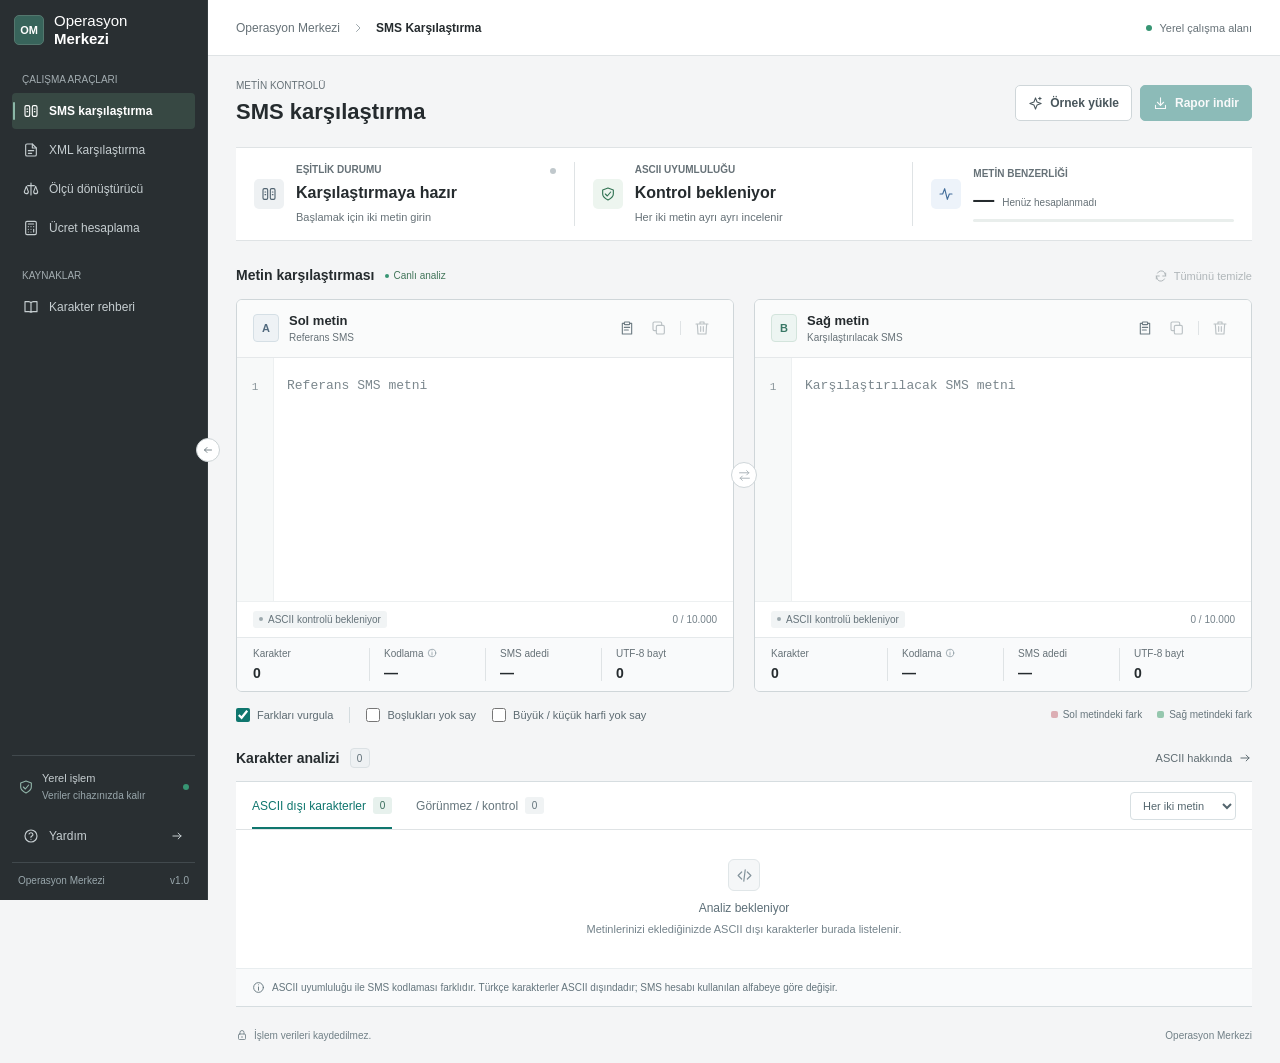
==== index.html @ b0aa2837 "feat: ilk surum - Operasyon Merkezi (SMS, XML, Donusturucu, Ucret)" ====
<!doctype html>
<html lang="tr">
  <head>
    <meta charset="UTF-8" />
    <meta name="viewport" content="width=device-width, initial-scale=1.0" />
    <meta name="theme-color" content="#292f32" />
    <meta name="description" content="Operasyon Merkezi: SMS ve XML kontrolleri, birim dönüşümleri ve ücret hesaplamaları için ortak çalışma alanı." />
    <title>SMS Karşılaştırma · Operasyon Merkezi</title>
    <link rel="icon" href="data:image/svg+xml,%3Csvg xmlns='http://www.w3.org/2000/svg' viewBox='0 0 40 40'%3E%3Crect width='40' height='40' rx='6' fill='%2338645b'/%3E%3Ctext x='20' y='25' text-anchor='middle' font-family='Arial,sans-serif' font-size='15' font-weight='600' fill='white'%3EOM%3C/text%3E%3C/svg%3E" />
    <link rel="stylesheet" href="styles.css" />
    <script src="sms-engine.js" defer></script>
    <script src="xml-engine.js" defer></script>
    <script src="converter-engine.js" defer></script>
    <script src="converter-ui.js" defer></script>
    <script src="app.js" defer></script>
  </head>
  <body>
    <svg xmlns="http://www.w3.org/2000/svg" class="icon-definitions" aria-hidden="true">
      <symbol id="i-message" viewBox="0 0 24 24"><path d="M5 4h14a2 2 0 0 1 2 2v10a2 2 0 0 1-2 2h-8l-5 3v-3H5a2 2 0 0 1-2-2V6a2 2 0 0 1 2-2Z"/><path d="M7 9h10M7 13h6"/></symbol>
      <symbol id="i-compare" viewBox="0 0 24 24"><rect x="3" y="4" width="7" height="16" rx="2"/><rect x="14" y="4" width="7" height="16" rx="2"/><path d="M6 9h1m-1 4h1m10-4h1m-1 4h1"/></symbol>
      <symbol id="i-book" viewBox="0 0 24 24"><path d="M12 5v15M3 4h5a4 4 0 0 1 4 2 4 4 0 0 1 4-2h5v15h-5a5 5 0 0 0-4 1 5 5 0 0 0-4-1H3Z"/></symbol>
      <symbol id="i-help" viewBox="0 0 24 24"><circle cx="12" cy="12" r="9"/><path d="M9.1 9a3 3 0 0 1 5.8 1c0 2-3 2-3 4m.1 3h.01"/></symbol>
      <symbol id="i-lock" viewBox="0 0 24 24"><rect x="5" y="10" width="14" height="11" rx="2"/><path d="M8 10V7a4 4 0 0 1 8 0v3m-4 5v2"/></symbol>
      <symbol id="i-chevron" viewBox="0 0 24 24"><path d="m9 5 7 7-7 7"/></symbol>
      <symbol id="i-spark" viewBox="0 0 24 24"><path d="m12 3 2.5 6.5L21 12l-6.5 2.5L12 21l-2.5-6.5L3 12l6.5-2.5L12 3Zm7-1v4m-2-2h4"/></symbol>
      <symbol id="i-download" viewBox="0 0 24 24"><path d="M12 3v12m-5-5 5 5 5-5M4 15v5h16v-5"/></symbol>
      <symbol id="i-check" viewBox="0 0 24 24"><path d="m5 12 4 4L19 6"/></symbol>
      <symbol id="i-shield" viewBox="0 0 24 24"><path d="m12 3 8 3v6c0 5-8 9-8 9s-8-4-8-9V6l8-3Z"/><path d="m8 12 3 3 5-6"/></symbol>
      <symbol id="i-activity" viewBox="0 0 24 24"><path d="M3 12h4l3-8 4 16 3-8h4"/></symbol>
      <symbol id="i-copy" viewBox="0 0 24 24"><rect x="8" y="8" width="12" height="13" rx="2"/><path d="M16 8V5a2 2 0 0 0-2-2H5a2 2 0 0 0-2 2v9a2 2 0 0 0 2 2h3"/></symbol>
      <symbol id="i-paste" viewBox="0 0 24 24"><rect x="8" y="3" width="8" height="4" rx="1"/><path d="M8 5H5v16h14V5h-3M8 11h8m-8 4h6"/></symbol>
      <symbol id="i-trash" viewBox="0 0 24 24"><path d="M3 6h18M9 6V3h6v3M5 6l1 15h12l1-15M10 10v7m4-7v7"/></symbol>
      <symbol id="i-swap" viewBox="0 0 24 24"><path d="M3 7h17m-4-4 4 4-4 4M21 17H4m4-4-4 4 4 4"/></symbol>
      <symbol id="i-info" viewBox="0 0 24 24"><circle cx="12" cy="12" r="9"/><path d="M12 11v6m0-10h.01"/></symbol>
      <symbol id="i-code" viewBox="0 0 24 24"><path d="m8 7-5 5 5 5m8-10 5 5-5 5m-3-13-2 16"/></symbol>
      <symbol id="i-arrow" viewBox="0 0 24 24"><path d="M5 12h14m-5-5 5 5-5 5"/></symbol>
      <symbol id="i-x" viewBox="0 0 24 24"><path d="m6 6 12 12M6 18 18 6"/></symbol>
      <symbol id="i-alert" viewBox="0 0 24 24"><path d="m12 3 10 18H2L12 3Zm0 6v5m0 3h.01"/></symbol>
      <symbol id="i-refresh" viewBox="0 0 24 24"><path d="M20 7v5h-5M4 17v-5h5"/><path d="M6 7a7 7 0 0 1 12-1l2 6M4 12l2 6a7 7 0 0 0 12-1"/></symbol>
      <symbol id="i-file" viewBox="0 0 24 24"><path d="M14 3H6a2 2 0 0 0-2 2v14a2 2 0 0 0 2 2h12a2 2 0 0 0 2-2V9Z"/><path d="M14 3v6h6M8 13h8M8 17h5"/></symbol>
      <symbol id="i-list" viewBox="0 0 24 24"><path d="M8 6h13M8 12h13M8 18h13M3 6h.01M3 12h.01M3 18h.01"/></symbol>
      <symbol id="i-scale" viewBox="0 0 24 24"><path d="m16 16 3-8 3 8a3 3 0 0 1-6 0Zm-14 0 3-8 3 8a3 3 0 0 1-6 0ZM12 3v18M7 7h10"/></symbol>
      <symbol id="i-calculator" viewBox="0 0 24 24"><rect x="4" y="2" width="16" height="20" rx="2"/><path d="M8 6h8M16 14v4M16 10h.01M12 10h.01M8 10h.01M12 14h.01M8 14h.01M12 18h.01M8 18h.01"/></symbol>
    </svg>

    <a class="skip-link" href="#main">İçeriğe geç</a>
    <aside id="sidebar" class="sidebar" aria-label="Ana menü">
      <a class="brand" href="#sms-view" data-view-link="sms" aria-label="Operasyon Merkezi ana sayfa" title="Operasyon Merkezi"><span class="brand-mark" aria-hidden="true">OM</span><span class="brand-name">Operasyon<strong>Merkezi</strong></span></a>
      <div class="workspace-label">ÇALIŞMA ARAÇLARI</div>
      <nav class="navigation" aria-label="Çalışma araçları">
        <a class="nav-item active" href="#sms-view" aria-current="page" aria-label="SMS karşılaştırma" title="SMS karşılaştırma" data-view-link="sms"><svg class="icon" aria-hidden="true"><use href="#i-compare"/></svg><span>SMS karşılaştırma</span><span class="nav-active-dot"></span></a>
        <a class="nav-item" href="#xml-view" aria-label="XML karşılaştırma" title="XML karşılaştırma" data-view-link="xml"><svg class="icon" aria-hidden="true"><use href="#i-file"/></svg><span>XML karşılaştırma</span><span class="nav-active-dot"></span></a>
        <a class="nav-item" href="#converter-view" aria-label="Ölçü dönüştürücü" title="Ölçü dönüştürücü" data-view-link="converter"><svg class="icon" aria-hidden="true"><use href="#i-scale"/></svg><span>Ölçü dönüştürücü</span><span class="nav-active-dot"></span></a>
        <a class="nav-item" href="#fee-view" aria-label="Ücret hesaplama" title="Ücret hesaplama" data-view-link="fee"><svg class="icon" aria-hidden="true"><use href="#i-calculator"/></svg><span>Ücret hesaplama</span><span class="nav-active-dot"></span></a>
      </nav>
      <div class="workspace-label support-label">KAYNAKLAR</div>
      <button class="nav-item" data-dialog="guide" aria-label="Karakter rehberi" title="Karakter rehberi"><svg class="icon" aria-hidden="true"><use href="#i-book"/></svg><span>Karakter rehberi</span></button>
      <div class="sidebar-bottom">
        <div class="privacy-status" title="Girdileriniz sunucuya gönderilmez"><svg class="icon" aria-hidden="true"><use href="#i-shield"/></svg><span>Yerel işlem<strong>Veriler cihazınızda kalır</strong></span><span class="status-dot"></span></div>
        <button class="nav-item help-link" data-dialog="help" aria-label="SMS karşılaştırma yardımı" title="SMS karşılaştırma yardımı"><svg class="icon" aria-hidden="true"><use href="#i-help"/></svg><span>Yardım</span><svg class="icon small" aria-hidden="true"><use href="#i-arrow"/></svg></button>
        <div class="sidebar-footer"><span>Operasyon Merkezi</span><span>v1.0</span></div>
      </div>
    </aside>
    <div id="sidebar-backdrop" class="sidebar-backdrop" hidden></div>
    <button id="sidebar-toggle" class="sidebar-toggle" type="button" aria-controls="sidebar" aria-expanded="true" aria-label="Menüyü daralt" title="Menüyü daralt"><svg class="icon" aria-hidden="true"><use href="#i-arrow"/></svg></button>

    <div class="app-shell">
      <header class="topbar"><div class="breadcrumb"><span class="desktop-breadcrumb">Operasyon Merkezi</span><svg class="icon small desktop-breadcrumb"><use href="#i-chevron"/></svg><span>SMS Karşılaştırma</span></div><div class="topbar-right"><span class="local-status"><span class="status-dot"></span> Yerel çalışma alanı</span></div></header>
      <main id="main" class="main-content" tabindex="-1">
        <section id="sms-view" class="workspace-view active" data-view="sms">
        <section class="page-heading"><div><div class="eyebrow">METİN KONTROLÜ</div><h1>SMS karşılaştırma</h1></div><div class="heading-actions"><button id="load-example" class="button button-secondary"><svg class="icon"><use href="#i-spark"/></svg>Örnek yükle</button><button id="export-report" class="button button-primary" disabled><svg class="icon"><use href="#i-download"/></svg>Rapor indir</button></div></section>

        <section class="summary-grid" aria-label="Analiz özeti" aria-live="polite" aria-atomic="true">
          <article class="summary-card"><div class="summary-icon lavender" id="equality-icon"><svg class="icon"><use href="#i-compare"/></svg></div><div class="summary-body"><span class="summary-label">EŞİTLİK DURUMU</span><strong id="equality-title">Karşılaştırmaya hazır</strong><span id="equality-detail" class="summary-detail">Başlamak için iki metin girin</span></div><span class="summary-indicator" id="equality-indicator"></span></article>
          <article class="summary-card"><div class="summary-icon mint" id="ascii-icon"><svg class="icon"><use href="#i-shield"/></svg></div><div class="summary-body"><span class="summary-label">ASCII UYUMLULUĞU</span><strong id="ascii-title">Kontrol bekleniyor</strong><span id="ascii-detail" class="summary-detail">Her iki metin ayrı ayrı incelenir</span></div></article>
          <article class="summary-card similarity-card"><div class="summary-icon blue"><svg class="icon"><use href="#i-activity"/></svg></div><div class="summary-body"><span class="summary-label">METİN BENZERLİĞİ</span><div class="similarity-value"><strong id="similarity-title">—</strong><span id="similarity-caption">Henüz hesaplanmadı</span></div><div class="progress-track"><div id="similarity-progress" class="progress-fill"></div></div></div></article>
        </section>

        <section class="comparison-section" aria-labelledby="comparison-heading">
          <div class="section-heading"><div class="section-title"><h2 id="comparison-heading">Metin karşılaştırması</h2><span class="live-badge"><span class="status-dot"></span> Canlı analiz</span></div><button id="clear-all" class="text-button" disabled><svg class="icon small"><use href="#i-refresh"/></svg>Tümünü temizle</button></div>
          <div class="editors-grid">
            <article class="editor-card" id="left-card"><div class="editor-header"><div class="editor-label"><span class="letter-badge left-letter">A</span><div><label for="left-text">Sol metin</label><span>Referans SMS</span></div></div><div class="editor-actions"><button class="icon-button" data-action="paste" data-side="left" title="Sol metne yapıştır" aria-label="Sol metne yapıştır"><svg class="icon"><use href="#i-paste"/></svg></button><button class="icon-button" data-action="copy" data-side="left" title="Sol metni kopyala" aria-label="Sol metni kopyala" disabled><svg class="icon"><use href="#i-copy"/></svg></button><span class="action-divider"></span><button class="icon-button" data-action="clear" data-side="left" title="Sol metni temizle" aria-label="Sol metni temizle" disabled><svg class="icon"><use href="#i-trash"/></svg></button></div></div><div class="editor-surface"><div class="editor-highlight" id="left-highlight" aria-hidden="true"></div><textarea id="left-text" class="sms-input" maxlength="10000" spellcheck="false" autocapitalize="off" autocomplete="off" aria-describedby="left-stats" placeholder="Referans SMS metni"></textarea></div><div class="editor-status"><span class="encoding-badge" id="left-ascii">ASCII kontrolü bekleniyor</span><span class="input-limit"><span id="left-length">0</span> / 10.000</span></div><div class="editor-stats" id="left-stats"><div><span>Karakter</span><strong id="left-characters">0</strong></div><div><span>Kodlama<svg class="icon micro" aria-hidden="true"><use href="#i-info"/></svg></span><strong id="left-encoding">—</strong></div><div><span>SMS adedi</span><strong id="left-segments">—</strong></div><div><span>UTF-8 bayt</span><strong id="left-bytes">0</strong></div></div></article>

            <button id="swap-texts" class="swap-button" title="Metinlerin yerini değiştir" aria-label="Sol ve sağ metnin yerini değiştir" disabled><svg class="icon"><use href="#i-swap"/></svg></button>

            <article class="editor-card" id="right-card"><div class="editor-header"><div class="editor-label"><span class="letter-badge right-letter">B</span><div><label for="right-text">Sağ metin</label><span>Karşılaştırılacak SMS</span></div></div><div class="editor-actions"><button class="icon-button" data-action="paste" data-side="right" title="Sağ metne yapıştır" aria-label="Sağ metne yapıştır"><svg class="icon"><use href="#i-paste"/></svg></button><button class="icon-button" data-action="copy" data-side="right" title="Sağ metni kopyala" aria-label="Sağ metni kopyala" disabled><svg class="icon"><use href="#i-copy"/></svg></button><span class="action-divider"></span><button class="icon-button" data-action="clear" data-side="right" title="Sağ metni temizle" aria-label="Sağ metni temizle" disabled><svg class="icon"><use href="#i-trash"/></svg></button></div></div><div class="editor-surface"><div class="editor-highlight" id="right-highlight" aria-hidden="true"></div><textarea id="right-text" class="sms-input" maxlength="10000" spellcheck="false" autocapitalize="off" autocomplete="off" aria-describedby="right-stats" placeholder="Karşılaştırılacak SMS metni"></textarea></div><div class="editor-status"><span class="encoding-badge" id="right-ascii">ASCII kontrolü bekleniyor</span><span class="input-limit"><span id="right-length">0</span> / 10.000</span></div><div class="editor-stats" id="right-stats"><div><span>Karakter</span><strong id="right-characters">0</strong></div><div><span>Kodlama<svg class="icon micro" aria-hidden="true"><use href="#i-info"/></svg></span><strong id="right-encoding">—</strong></div><div><span>SMS adedi</span><strong id="right-segments">—</strong></div><div><span>UTF-8 bayt</span><strong id="right-bytes">0</strong></div></div></article>
          </div>
          <div class="comparison-options"><div class="option-group"><label class="checkbox-label"><input id="highlight-differences" type="checkbox" checked/><span>Farkları vurgula</span></label><span class="options-divider"></span><label class="checkbox-label"><input id="ignore-whitespace" type="checkbox"/><span>Boşlukları yok say</span></label><label class="checkbox-label"><input id="ignore-case" type="checkbox"/><span>Büyük / küçük harfi yok say</span></label></div><span class="highlight-legend"><span class="legend-dot removed"></span>Sol metindeki fark<span class="legend-dot added"></span>Sağ metindeki fark</span></div>
          <div class="comparison-note" id="comparison-note" hidden></div>
        </section>

        <section class="analysis-section" aria-labelledby="analysis-heading"><div class="section-heading"><div class="section-title"><h2 id="analysis-heading">Karakter analizi</h2><span id="issue-count" class="count-badge">0</span></div><button class="text-button guide-button" data-dialog="guide">ASCII hakkında<svg class="icon small"><use href="#i-arrow"/></svg></button></div><div class="analysis-card"><div class="analysis-toolbar"><div class="analysis-tabs" role="tablist" aria-label="Karakter türü"><button id="tab-nonascii" class="analysis-tab active" role="tab" aria-selected="true" aria-controls="character-panel" tabindex="0" data-tab="nonascii">ASCII dışı karakterler<span id="nonascii-count">0</span></button><button id="tab-invisible" class="analysis-tab" role="tab" aria-selected="false" aria-controls="character-panel" tabindex="-1" data-tab="invisible">Görünmez / kontrol<span id="invisible-count">0</span></button></div><label class="side-filter"><span class="sr-only">Analiz edilecek metin</span><select id="side-filter"><option value="both">Her iki metin</option><option value="left">Sol metin (A)</option><option value="right">Sağ metin (B)</option></select></label></div><div id="character-panel" role="tabpanel" aria-labelledby="tab-nonascii" tabindex="0"><div id="analysis-empty" class="analysis-empty"><span class="empty-icon"><svg class="icon"><use href="#i-code"/></svg></span><strong id="empty-title">Analiz bekleniyor</strong><p id="empty-detail">Metinlerinizi eklediğinizde ASCII dışı karakterler burada listelenir.</p></div><div id="character-table-wrapper" class="table-wrapper" hidden><table class="character-table"><thead><tr><th>METİN</th><th>KARAKTER</th><th>UNICODE</th><th>KONUM</th><th>AÇIKLAMA</th></tr></thead><tbody id="character-table-body"></tbody></table><div id="table-limit-note" class="table-limit-note" hidden></div></div></div><div class="analysis-footnote"><svg class="icon small"><use href="#i-info"/></svg><span>ASCII uyumluluğu ile SMS kodlaması farklıdır. Türkçe karakterler ASCII dışındadır; SMS hesabı kullanılan alfabeye göre değişir.</span></div></div></section>
        </section>

        <section id="xml-view" class="workspace-view" data-view="xml" hidden>
          <section class="page-heading"><div><div class="eyebrow">YAPISAL KONTROL</div><h1>XML karşılaştırma</h1></div><div class="heading-actions"><button id="xml-load-example" class="button button-secondary"><svg class="icon"><use href="#i-spark"/></svg>Örnek yükle</button><button id="xml-export-report" class="button button-primary" disabled><svg class="icon"><use href="#i-download"/></svg>XML raporu indir</button></div></section>

          <section class="summary-grid xml-summary-grid" aria-label="XML analiz ozeti" aria-live="polite" aria-atomic="true">
            <article class="summary-card"><div class="summary-icon lavender" id="xml-status-icon"><svg class="icon"><use href="#i-file"/></svg></div><div class="summary-body"><span class="summary-label">XML DURUMU</span><strong id="xml-status-title">Karsilastirmaya hazir</strong><span id="xml-status-detail" class="summary-detail">Iki XML dosyasi yukleyin veya metin yapistirin</span></div><span class="summary-indicator" id="xml-status-indicator"></span></article>
            <article class="summary-card"><div class="summary-icon amber"><svg class="icon"><use href="#i-list"/></svg></div><div class="summary-body"><span class="summary-label">FARK KALEMI</span><strong id="xml-diff-count">0</strong><span id="xml-diff-detail" class="summary-detail">Alan, attribute ve text farklari listelenir</span></div></article>
            <article class="summary-card similarity-card"><div class="summary-icon blue"><svg class="icon"><use href="#i-activity"/></svg></div><div class="summary-body"><span class="summary-label">YAPISAL BENZERLIK</span><div class="similarity-value"><strong id="xml-similarity-title">-</strong><span id="xml-similarity-caption">Henüz hesaplanmadi</span></div><div class="progress-track"><div id="xml-similarity-progress" class="progress-fill"></div></div></div></article>
          </section>

          <section class="comparison-section" aria-labelledby="xml-comparison-heading">
            <div class="section-heading"><div class="section-title"><h2 id="xml-comparison-heading">XML karsilastirmasi</h2><span class="live-badge"><span class="status-dot"></span> Yerel analiz</span></div><button id="xml-clear-all" class="text-button" disabled><svg class="icon small"><use href="#i-refresh"/></svg>Tumunu temizle</button></div>
            <div class="editors-grid xml-editors-grid">
              <article class="editor-card" id="xml-left-card"><div class="editor-header"><div class="editor-label"><span class="letter-badge left-letter">A</span><div><label for="xml-left-text">Sol XML</label><span>Referans dosya</span></div></div><div class="editor-actions"><label class="icon-button file-button" title="Sol XML yukle" aria-label="Sol XML yukle"><input id="xml-left-file" type="file" accept=".xml,text/xml,application/xml"/><svg class="icon"><use href="#i-file"/></svg></label><button class="icon-button" data-xml-action="clear" data-xml-side="left" title="Sol XML temizle" aria-label="Sol XML temizle" disabled><svg class="icon"><use href="#i-trash"/></svg></button></div></div><div class="editor-surface xml-editor-surface"><div class="editor-highlight" id="xml-left-highlight" aria-hidden="true"></div><textarea id="xml-left-text" class="sms-input" maxlength="200000" spellcheck="false" autocapitalize="off" autocomplete="off" placeholder="Referans XML dosyasini yukleyin veya buraya yapistirin..."></textarea></div><div class="editor-status"><span class="encoding-badge" id="xml-left-valid">XML bekleniyor</span><span class="input-limit"><span id="xml-left-length">0</span> karakter</span></div></article>

              <button id="xml-swap-texts" class="swap-button" title="XML dosyalarinin yerini degistir" aria-label="Sol ve sag XML'in yerini degistir" disabled><svg class="icon"><use href="#i-swap"/></svg></button>

              <article class="editor-card" id="xml-right-card"><div class="editor-header"><div class="editor-label"><span class="letter-badge right-letter">B</span><div><label for="xml-right-text">Sag XML</label><span>Karsilastirilacak dosya</span></div></div><div class="editor-actions"><label class="icon-button file-button" title="Sag XML yukle" aria-label="Sag XML yukle"><input id="xml-right-file" type="file" accept=".xml,text/xml,application/xml"/><svg class="icon"><use href="#i-file"/></svg></label><button class="icon-button" data-xml-action="clear" data-xml-side="right" title="Sag XML temizle" aria-label="Sag XML temizle" disabled><svg class="icon"><use href="#i-trash"/></svg></button></div></div><div class="editor-surface xml-editor-surface"><div class="editor-highlight" id="xml-right-highlight" aria-hidden="true"></div><textarea id="xml-right-text" class="sms-input" maxlength="200000" spellcheck="false" autocapitalize="off" autocomplete="off" placeholder="Karsilastirilacak XML dosyasini yukleyin veya buraya yapistirin..."></textarea></div><div class="editor-status"><span class="encoding-badge" id="xml-right-valid">XML bekleniyor</span><span class="input-limit"><span id="xml-right-length">0</span> karakter</span></div></article>
            </div>
            <div class="comparison-options"><span class="highlight-legend"><span class="legend-dot removed"></span>Soldaki fark<span class="legend-dot added"></span>Sagdaki fark</span></div>
            <div class="comparison-note" id="xml-comparison-note" hidden></div>
          </section>

          <section class="analysis-section" aria-labelledby="xml-differences-heading"><div class="section-heading"><div class="section-title"><h2 id="xml-differences-heading">Fark listesi</h2><span id="xml-issue-count" class="count-badge">0</span></div></div><div class="analysis-card"><div class="table-wrapper xml-table-wrapper"><div id="xml-analysis-empty" class="analysis-empty"><span class="empty-icon"><svg class="icon"><use href="#i-list"/></svg></span><strong id="xml-empty-title">XML farklari burada listelenir.</strong><p id="xml-empty-detail">Iki gecerli XML eklendiginde degisen node, attribute ve text degerleri gorunur.</p></div><table id="xml-diff-table" class="character-table xml-diff-table" hidden><thead><tr><th>DURUM</th><th>YOL</th><th>TUR</th><th>SOL DEGER</th><th>SAG DEGER</th></tr></thead><tbody id="xml-diff-table-body"></tbody></table></div><div class="analysis-footnote"><svg class="icon small"><use href="#i-info"/></svg><span>XML dosyalari tarayicinizda okunur. Attribute sirasi normalize edilir; bos text node'lari karsilastirma disinda tutulur.</span></div></div></section>
        </section>

        <section id="converter-view" class="workspace-view" data-view="converter" hidden>
          <section class="page-heading">
            <div>
              <div class="eyebrow">BİRİM DÖNÜŞÜMÜ</div>
              <h1>Ölçü dönüştürücü</h1>
            </div>
            <div class="heading-actions">
              <button id="converter-load-example" class="button button-secondary"><svg class="icon"><use href="#i-spark"/></svg>Örnek yükle (650 MB)</button>
              <button id="converter-export-report" class="button button-primary" disabled><svg class="icon"><use href="#i-download"/></svg>Rapor indir</button>
            </div>
          </section>

          <section class="summary-grid converter-summary-grid" aria-label="Dönüştürme özeti" aria-live="polite" aria-atomic="true">
            <article class="summary-card">
              <div class="summary-icon lavender"><svg class="icon"><use href="#i-scale"/></svg></div>
              <div class="summary-body">
                <span class="summary-label">SEÇİLİ BİRİM DEĞERİ</span>
                <strong id="converter-active-unit-title">650 MB</strong>
                <span id="converter-active-unit-detail" class="summary-detail">Aktif kaynak: Megabyte</span>
              </div>
              <span class="summary-indicator good"></span>
            </article>

            <article class="summary-card">
              <div class="summary-icon mint"><svg class="icon"><use href="#i-shield"/></svg></div>
              <div class="summary-body">
                <span class="summary-label">HESAPLAMA STANDARDI</span>
                <strong id="converter-standard-title">İkili (1024 B / IEC)</strong>
                <span id="converter-standard-detail" class="summary-detail">1 kB = 1.024 Byte (Windows/Telekom)</span>
              </div>
            </article>

            <article class="summary-card similarity-card">
              <div class="summary-icon blue"><svg class="icon"><use href="#i-activity"/></svg></div>
              <div class="summary-body">
                <span class="summary-label">TELEKOM VE SMS HACMİ</span>
                <div class="similarity-value">
                  <strong id="converter-telco-title">—</strong>
                  <span id="converter-telco-caption">Segment</span>
                </div>
                <span id="converter-telco-detail" class="summary-detail">Standart GSM SMS (140B) karşılığı</span>
                <div class="progress-track"><div id="converter-telco-progress" class="progress-fill" style="width: 65%;"></div></div>
              </div>
            </article>
          </section>

          <section class="converter-container" aria-label="Birim dönüşümü">
            <div class="converter-toolbar">
              <div class="converter-toolbar-left">
                <span class="converter-toggle-label">HESAPLAMA TABANI:</span>
                <div class="converter-toggle-group" role="group" aria-label="Hesaplama standardı seçimi">
                  <button type="button" id="converter-std-binary" class="converter-toggle-btn active" aria-pressed="true" title="İkili taban: 1024 katları (Windows, Telekomünikasyon)">İkili (1024 / IEC)</button>
                  <button type="button" id="converter-std-decimal" class="converter-toggle-btn" aria-pressed="false" title="Ondalık taban: 1000 katları (SI, Disk Üreticileri)">Ondalık (1000 / SI)</button>
                </div>
                <span class="options-divider"></span>
                <label class="checkbox-label" title="Binlik ayraçları aç/kapat">
                  <input id="converter-format-toggle" type="checkbox" checked />
                  <span>Binlik ayraçlı göster (1.000,00)</span>
                </label>
              </div>

              <div class="converter-presets">
                <span class="converter-presets-label">Hazır Değerler:</span>
                <button type="button" class="converter-preset-chip" data-preset-value="650" data-preset-unit="MB">650 MB (Görsel)</button>
                <button type="button" class="converter-preset-chip" data-preset-value="140" data-preset-unit="B">140 B (SMS)</button>
                <button type="button" class="converter-preset-chip" data-preset-value="1" data-preset-unit="GB">1 GB</button>
                <button type="button" class="converter-preset-chip" data-preset-value="1" data-preset-unit="TB">1 TB</button>
                <button id="converter-clear-all" class="text-button" style="margin-left:8px"><svg class="icon small"><use href="#i-refresh"/></svg>Temizle</button>
              </div>
            </div>

            <!-- Dinamik Birim Satırları (DRY: converter-ui.js tarafından renderUnitRows ile oluşturulur) -->
            <div id="converter-rows-container" class="converter-rows-grid" aria-label="Ölçü birimi dönüştürme alanları"></div>
          </section>

          <section class="converter-reference-section" aria-labelledby="converter-ref-heading">
            <div class="section-heading">
              <div class="section-title">
                <h2 id="converter-ref-heading">Dönüşüm referansları</h2>
                <span class="live-badge"><span class="status-dot"></span> Teknik Bilgi</span>
              </div>
            </div>
            <div class="converter-reference-card">
              <div class="converter-reference-content">
                <div class="converter-ref-grid">
                  <div class="converter-ref-box">
                    <strong>İkili Standart (IEC - 1024 Çarpanı)</strong>
                    <ul>
                      <li><code>1 Byte</code> = 8 Bit</li>
                      <li><code>1 kB (KiB)</code> = 1.024 Byte = 8.192 Bit</li>
                      <li><code>1 MB (MiB)</code> = 1.024 kB = 1.048.576 Byte</li>
                      <li><code>1 GB (GiB)</code> = 1.024 MB = 1.073.741.824 Byte</li>
                      <li><code>1 TB (TiB)</code> = 1.024 GB = 1.099.511.627.776 Byte</li>
                    </ul>
                  </div>
                  <div class="converter-ref-box">
                    <strong>Ondalık Standart (SI - 1000 Çarpanı)</strong>
                    <ul>
                      <li><code>1 Byte</code> = 8 Bit</li>
                      <li><code>1 kB</code> = 1.000 Byte = 8.000 Bit</li>
                      <li><code>1 MB</code> = 1.000 kB = 1.000.000 Byte</li>
                      <li><code>1 GB</code> = 1.000 MB = 1.000.000.000 Byte</li>
                      <li><code>1 TB</code> = 1.000 GB = 1.000.000.000.000 Byte</li>
                    </ul>
                  </div>
                  <div class="converter-ref-box">
                    <strong>SMS ve Telekomünikasyon Entegrasyonu</strong>
                    <ul>
                      <li>1 Standart GSM-7 SMS parçası = <strong>140 Byte</strong> (1.120 Bit)</li>
                      <li>1 Türkçe (Unicode UCS-2) SMS parçası = <strong>70 Byte</strong> (560 Bit)</li>
                      <li>Görseldeki <strong>650 MB</strong> veri ~ <strong>4.868.388 adet GSM SMS</strong> hacmine eşdeğerdir.</li>
                      <li>Tüm hesaplamalar tarayıcınızda yerel ve anlık olarak yürütülür.</li>
                    </ul>
                  </div>
                </div>
              </div>
              <div class="analysis-footnote">
                <svg class="icon small"><use href="#i-info"/></svg>
                <span>İki yönlü hesaplama: Herhangi bir kutucuğa değer yazdığınızda tüm diğer birimler eş zamanlı olarak otomatik güncellenir.</span>
              </div>
            </div>
          </section>
        </section>

        <section id="fee-view" class="workspace-view" data-view="fee" hidden>
          <section class="page-heading">
            <div>
              <div class="eyebrow">HESAPLAMA</div>
              <h1>Ücret hesaplama</h1>
            </div>
            <div class="heading-actions">
              <button id="fee-load-example" class="button button-secondary"><svg class="icon"><use href="#i-spark"/></svg>Örnek yükle</button>
              <button id="fee-clear" class="button button-primary"><svg class="icon"><use href="#i-refresh"/></svg>Temizle</button>
            </div>
          </section>

          <section class="summary-grid fee-summary-grid" aria-label="Ücret hesaplama özeti" aria-live="polite" aria-atomic="true">
            <article class="summary-card"><div class="summary-icon lavender"><svg class="icon"><use href="#i-calculator"/></svg></div><div class="summary-body"><span class="summary-label">VERGİSİZ ÜCRET</span><strong id="fee-subtotal-title">0,000000</strong><span class="summary-detail">Ses + Data + E-dergi</span></div></article>
            <article class="summary-card"><div class="summary-icon mint"><svg class="icon"><use href="#i-check"/></svg></div><div class="summary-body"><span class="summary-label">NET ÜCRET</span><strong id="fee-result-title">0,000000</strong><span class="summary-detail">(Ses + Data) x 1,3 + E-dergi x 1,2</span></div><span class="summary-indicator good"></span></article>
            <article class="summary-card similarity-card"><div class="summary-icon blue"><svg class="icon"><use href="#i-activity"/></svg></div><div class="summary-body"><span class="summary-label">HESAP DURUMU</span><strong id="fee-status-title">Hazır</strong><span id="fee-status-detail" class="summary-detail">Geçerli tutar veya bölme işlemi girin</span><div class="progress-track"><div id="fee-progress" class="progress-fill" style="width:0%"></div></div></div></article>
          </section>

          <section class="fee-section" aria-labelledby="fee-heading">
            <div class="section-heading">
              <div class="section-title">
                <h2 id="fee-heading">Tutar bilgileri</h2>
                <span class="live-badge"><span class="status-dot"></span> Canlı hesaplama</span>
              </div>
            </div>
            <form id="fee-calculator" class="fee-card" autocomplete="off">
              <div class="fee-fields">
                <label class="fee-field">
                  <span class="fee-field-heading"><span>Ses</span><span class="fee-multiplier">x 1,3</span></span>
                  <input id="fee-value1" class="fee-input" type="text" placeholder="0,000000" spellcheck="false" aria-describedby="fee-error">
                </label>
                <label class="fee-field">
                  <span class="fee-field-heading"><span>Data</span><span class="fee-multiplier">x 1,3</span></span>
                  <input id="fee-value2" class="fee-input" type="text" placeholder="0,000000" spellcheck="false" aria-describedby="fee-error">
                </label>
                <label class="fee-field">
                  <span class="fee-field-heading"><span>E-dergi</span><span class="fee-multiplier">x 1,2</span></span>
                  <input id="fee-value3" class="fee-input" type="text" placeholder="0,000000" spellcheck="false" aria-describedby="fee-error">
                </label>
              </div>
              <p class="fee-error" id="fee-error" aria-live="polite"></p>
            </form>
          </section>

          <section class="fee-results" aria-labelledby="fee-results-heading">
            <div class="section-heading">
              <div class="section-title">
                <h2 id="fee-results-heading">Hesaplama özeti</h2>
              </div>
            </div>
            <dl class="fee-total-list" aria-live="polite" aria-atomic="true">
              <div class="fee-total-row">
                <dt id="fee-subtotal-label">Vergisiz ücret</dt>
                <dd><output id="fee-subtotal" for="fee-value1 fee-value2 fee-value3" aria-labelledby="fee-subtotal-label">0,000000</output></dd>
              </div>
              <div class="fee-total-row fee-total-row-net">
                <dt id="fee-result-label">Net ücret</dt>
                <dd><output id="fee-result" for="fee-value1 fee-value2 fee-value3" aria-labelledby="fee-result-label">0,000000</output></dd>
              </div>
            </dl>
          </section>
        </section>
        <footer class="page-footer"><span><svg class="icon small"><use href="#i-lock"/></svg>İşlem verileri kaydedilmez.</span><span>Operasyon Merkezi</span></footer>
      </main>
    </div>
    <div id="toast" class="toast" role="status" aria-live="polite" hidden><svg class="icon"><use href="#i-check"/></svg><span id="toast-text"></span></div>
    <dialog id="info-dialog" class="info-dialog" aria-labelledby="dialog-title"><div class="dialog-heading"><span class="summary-icon lavender"><svg class="icon"><use id="dialog-icon" href="#i-book"/></svg></span><button id="close-dialog" class="icon-button" aria-label="Pencereyi kapat"><svg class="icon"><use href="#i-x"/></svg></button></div><h2 id="dialog-title"></h2><div id="dialog-content"></div><button id="dialog-done" class="button button-primary">Anladım<svg class="icon small"><use href="#i-check"/></svg></button></dialog>
    <noscript><div class="noscript-notice">Operasyon Merkezi'ni kullanabilmek için tarayıcınızda JavaScript'i etkinleştirin.</div></noscript>
  </body>
</html>
---- styles.css ----
:root {
  font-family: "Segoe UI", -apple-system, BlinkMacSystemFont, Arial, sans-serif;
  color: #252b2e; background: #f4f5f6; font-synthesis: none; font-size: 13px; font-weight: 400; letter-spacing: 0;
  --primary: #0f766e; --primary-light: #e9f4f1; --muted: #667177; --border: #dfe3e5; --green: #287851; --amber: #9b681c; --sidebar-width: 208px;
}
* { box-sizing: border-box; }
body { margin: 0; }
body.sidebar-collapsed { --sidebar-width: 56px; }
button, input, textarea, select { font: inherit; }
button, a, input, select, textarea { -webkit-tap-highlight-color: transparent; outline-offset: 3px; }
button { color: inherit; cursor: pointer; }
button:disabled { cursor: default; opacity: .45; }
:focus-visible { outline: 2px solid var(--primary); }
a { color: inherit; text-decoration: none; }
[hidden] { display: none !important; }
.icon-definitions { position: absolute; width: 0; height: 0; overflow: hidden; }
.icon { width: 20px; height: 20px; fill: none; stroke: currentColor; stroke-width: 1.7; stroke-linecap: round; stroke-linejoin: round; flex-shrink: 0; }
.icon.small { width: 16px; height: 16px; }
.icon.micro { width: 12px; height: 12px; }
.sr-only { position: absolute; width: 1px; height: 1px; padding: 0; margin: -1px; overflow: hidden; clip: rect(0, 0, 0, 0); white-space: nowrap; border: 0; }
.skip-link { position: fixed; top: -80px; left: 16px; padding: 12px; background: #fff; z-index: 100; }
.skip-link:focus { top: 10px; }

/* Sidebar and content share a width so collapsing expands the workspace. */
.sidebar { position: fixed; inset: 0 auto 0 0; width: var(--sidebar-width); padding: 12px 12px 14px; display: flex; flex-direction: column; overflow-y: auto; background: #292f32; color: #c6ced1; border-right: 1px solid #353d40; z-index: 30; transition: width .2s ease, transform .2s ease; scrollbar-width: thin; }
.brand { display: flex; align-items: center; gap: 10px; min-height: 36px; margin: 0 2px 26px; color: #fff; }
.brand-mark { display: grid; place-items: center; width: 30px; height: 30px; flex-shrink: 0; background: #38645b; color: #fff; border: 1px solid #54776e; border-radius: 5px; font-size: 11px; font-weight: 600; }
.brand-name { font-size: 15px; line-height: 1.2; white-space: nowrap; }
.brand-name strong { display: block; font-weight: 600; }
.workspace-label { padding: 0 10px; margin: 0 0 8px; color: #a3adb1; font-size: 10px; font-weight: 500; }
.support-label { margin-top: 24px; }
.navigation { display: flex; flex-direction: column; gap: 3px; }
.nav-item { position: relative; display: flex; align-items: center; gap: 10px; width: 100%; min-height: 36px; padding: 8px 10px; border: 1px solid transparent; border-radius: 4px; background: none; text-align: left; color: #c6ced1; font-size: 12px; font-weight: 400; white-space: nowrap; transition: background .15s, color .15s; }
.nav-item:hover { background: #343c40; color: #fff; }
.nav-item.active { color: #fff; background: #374843; font-weight: 600; }
.nav-item.active::before { content: ""; position: absolute; left: 0; top: 8px; bottom: 8px; width: 2px; border-radius: 1px; background: #8bb7a7; }
.nav-item .icon { width: 16px; height: 16px; }
.nav-active-dot { display: none; }
.sidebar-bottom { margin-top: auto; padding-top: 24px; }
.privacy-status { display: flex; align-items: center; gap: 8px; border-top: 1px solid #41494d; padding: 14px 6px; font-size: 11px; line-height: 1.6; color: #c6ced1; }
.privacy-status > .icon { color: #90b4a8; width: 16px; }
.privacy-status strong { display: block; font-size: 10px; font-weight: 400; color: #99a7ac; }
.privacy-status > .status-dot { margin-left: auto; }
.status-dot { display: inline-block; width: 6px; height: 6px; flex-shrink: 0; border-radius: 50%; background: #379573; }
.help-link .small { margin-left: auto; width: 14px; }
.sidebar-footer { display: flex; justify-content: space-between; gap: 8px; padding: 12px 6px 0; margin-top: 8px; border-top: 1px solid #41494d; font-size: 10px; color: #99a7ac; white-space: nowrap; }
.sidebar-toggle { position: fixed; left: calc(var(--sidebar-width) - 12px); top: 50%; top: 50dvh; transform: translateY(-50%); width: 24px; height: 24px; display: grid; place-items: center; padding: 0; border: 1px solid #cbd2d4; border-radius: 50%; color: #657379; background: #fff; z-index: 35; transition: left .2s ease, background .15s; }
/* Preserve a comfortable pointer target around the smaller visible control. */
.sidebar-toggle::before { content: ""; position: absolute; inset: -6px; border-radius: 50%; }
.sidebar-toggle:hover { color: var(--primary); background: #edf6f3; border-color: #88b2a6; }
.sidebar-toggle .icon { width: 12px; height: 12px; transform: rotate(180deg); transition: transform .2s ease; }
.sidebar-collapsed .sidebar-toggle .icon { transform: rotate(0); }
.sidebar-collapsed .sidebar { padding-left: 8px; padding-right: 8px; }
.sidebar-collapsed .brand { margin-left: 5px; margin-right: 5px; }
.sidebar-collapsed .brand-name, .sidebar-collapsed .nav-item > span, .sidebar-collapsed .help-link > .small, .sidebar-collapsed .privacy-status, .sidebar-collapsed .sidebar-footer { display: none; }
.sidebar-collapsed .workspace-label { height: 12px; font-size: 0; padding: 0; }
.sidebar-collapsed .support-label { border-top: 1px solid #41494d; }
.sidebar-collapsed .nav-item { justify-content: center; padding: 8px; }
.sidebar-backdrop { position: fixed; inset: 0; background: #161e2359; z-index: 25; }
.app-shell { min-width: 0; margin-left: var(--sidebar-width); transition: margin-left .2s ease; }
.topbar { height: 56px; padding: 0 28px; display: flex; align-items: center; justify-content: space-between; gap: 20px; background: #fff; border-bottom: 1px solid var(--border); }
.breadcrumb { display: flex; align-items: center; gap: 12px; min-width: 0; font-size: 12px; font-weight: 600; }
.breadcrumb > span:first-child { color: var(--muted); font-weight: 400; }
.breadcrumb > span:last-child { overflow-wrap: anywhere; }
.breadcrumb .icon { width: 12px; height: 12px; color: #8c989e; }
.topbar-right { display: flex; align-items: center; gap: 18px; flex-shrink: 0; }
.local-status { display: flex; align-items: center; gap: 7px; font-size: 11px; color: var(--muted); }
.main-content { width: 100%; min-width: 0; padding: 24px 28px 0; }
.workspace-view { min-width: 0; }
.page-heading { display: flex; align-items: center; justify-content: space-between; flex-wrap: wrap; gap: 16px; margin-bottom: 20px; }
.page-heading > div:first-child { min-width: 0; }
.eyebrow { margin-bottom: 6px; color: var(--muted); font-size: 10px; font-weight: 500; }
h1 { margin: 0; font-size: 22px; line-height: 1.35; font-weight: 600; overflow-wrap: anywhere; }
h2 { margin: 0; font-size: 14px; font-weight: 600; line-height: 1.5; }
.heading-actions { display: flex; gap: 8px; flex-wrap: wrap; }
.button { display: inline-flex; justify-content: center; align-items: center; gap: 7px; min-height: 36px; padding: 8px 12px; border: 1px solid transparent; border-radius: 5px; font-size: 12px; font-weight: 600; transition: background .15s, border-color .15s; }
.button .icon { width: 15px; height: 15px; }
.button-primary { background: var(--primary); color: #fff; border-color: var(--primary); }
.button-primary:hover:not(:disabled) { background: #0a615b; border-color: #0a615b; }
.button-secondary { background: #fff; color: #49565c; border-color: #cfd6d9; }
.button-secondary:hover { background: #eef3f2; border-color: #a3b9b2; }

.summary-grid { display: grid; grid-template-columns: repeat(3, minmax(0, 1fr)); gap: 0; padding: 14px 0; margin-bottom: 22px; border-top: 1px solid var(--border); border-bottom: 1px solid var(--border); background: #fff; }
.summary-card { display: flex; align-items: center; gap: 12px; min-width: 0; min-height: 58px; padding: 0 18px; border-right: 1px solid var(--border); }
.summary-card:last-child { border-right: 0; }
.summary-icon { display: grid; place-items: center; width: 30px; height: 30px; flex-shrink: 0; border-radius: 5px; }
.summary-icon .icon { width: 16px; height: 16px; }
.lavender { background: #eef1f3; color: #526471; }
.mint { background: #edf5ef; color: #327454; }
.blue { background: #edf3fa; color: #426d9a; }
.amber { background: #faf2e4; color: #9b681c; }
.summary-body { display: flex; flex: 1; min-width: 0; flex-direction: column; gap: 5px; overflow-wrap: anywhere; }
.summary-label { font-size: 10px; font-weight: 600; color: var(--muted); line-height: 1.5; }
.summary-body > strong { font-size: 16px; font-weight: 600; line-height: 1.4; font-variant-numeric: tabular-nums; }
.summary-detail { color: var(--muted); font-size: 11px; line-height: 1.5; }
.summary-indicator { width: 6px; height: 6px; flex-shrink: 0; border-radius: 50%; background: #c0c8cc; align-self: flex-start; margin-top: 6px; }
.summary-indicator.good { background: var(--green); }
.summary-indicator.warning { background: #bb832f; }
.similarity-value { display: flex; align-items: baseline; flex-wrap: wrap; gap: 8px; }
.similarity-value strong { font-size: 21px; line-height: 1.2; font-weight: 600; font-variant-numeric: tabular-nums; }
.similarity-value > span { font-size: 10px; color: var(--muted); }
.progress-track { height: 3px; width: 100%; background: #e9eeec; border-radius: 2px; overflow: hidden; margin-top: 3px; }
.progress-fill { width: 0; height: 100%; background: #4a8e83; transition: width .2s; }
.section-heading { display: flex; align-items: center; justify-content: space-between; gap: 10px; flex-wrap: wrap; min-height: 26px; margin-bottom: 10px; }
.section-title { display: flex; align-items: center; gap: 10px; flex-wrap: wrap; min-width: 0; }
.live-badge { display: inline-flex; align-items: center; gap: 5px; padding: 3px 0; color: #42755a; font-size: 10px; white-space: nowrap; }
.live-badge .status-dot { width: 4px; height: 4px; }
.text-button { display: inline-flex; align-items: center; gap: 6px; padding: 5px 0; border: 0; background: none; color: #5f6c72; font-size: 11px; font-weight: 500; }
.text-button:hover:not(:disabled) { color: var(--primary); }
.text-button .icon { width: 14px; height: 14px; }
.editors-grid { display: grid; grid-template-columns: repeat(2, minmax(0, 1fr)); gap: 20px; position: relative; }
.editor-card { min-width: 0; border: 1px solid #cfd6d9; border-radius: 6px; background: #fff; overflow: hidden; transition: border-color .15s, box-shadow .15s; }
.editor-card:focus-within { border-color: #6b9f94; box-shadow: 0 0 0 2px #0f766e12; }
.editor-header { display: flex; align-items: center; justify-content: space-between; gap: 8px; min-height: 58px; padding: 10px 16px; border-bottom: 1px solid #e5e8ea; background: #fafbfb; }
.editor-label { display: flex; align-items: center; gap: 10px; min-width: 0; }
.letter-badge { display: grid; place-items: center; width: 26px; height: 28px; flex-shrink: 0; border: 1px solid #d5dfe5; border-radius: 4px; font-size: 11px; font-weight: 600; }
.left-letter { background: #eef2f5; color: #526a7e; }
.right-letter { background: #edf5f2; border-color: #d3e4dc; color: #397866; }
.editor-label > div { display: flex; flex-direction: column; gap: 4px; }
.editor-label label { font-size: 13px; font-weight: 600; cursor: text; }
.editor-label > div > span { font-size: 10px; color: var(--muted); }
.editor-actions { display: flex; align-items: center; gap: 2px; flex-shrink: 0; }
.icon-button { display: inline-flex; align-items: center; justify-content: center; width: 30px; height: 30px; padding: 6px; border: 0; border-radius: 4px; color: #6e7c83; background: transparent; }
.icon-button:hover:not(:disabled) { color: var(--primary); background: #edf4f1; }
.icon-button .icon { width: 16px; height: 16px; }
.action-divider { width: 1px; height: 14px; margin: 0 4px; background: var(--border); }
.editor-surface { position: relative; height: clamp(216px, 27vh, 300px); background: #fff; }
.editor-surface::before { content: "1"; position: absolute; inset: 0 auto 0 0; width: 36px; padding-top: 19px; border-right: 1px solid #edf0f1; text-align: center; color: #8a969b; background: #f7f9f9; font: 11px/1.85 Consolas, monospace; }
.sms-input, .editor-highlight { position: absolute; inset: 0; width: 100%; height: 100%; margin: 0; padding: 16px 18px 16px 50px; white-space: pre-wrap; overflow-wrap: anywhere; word-break: normal; font: 13px/1.85 Consolas, "Cascadia Code", "Courier New", monospace; letter-spacing: 0; tab-size: 4; border: 0; border-radius: 0; overflow: auto; scrollbar-width: thin; scrollbar-color: #cbd4d8 transparent; }
.sms-input { resize: none; background: transparent; color: #35434a; caret-color: var(--primary); outline: none; z-index: 1; }
.sms-input::placeholder { color: #7b878d; opacity: 1; }
.sms-input::selection { background: #afd9ce80; }
.editor-highlight { pointer-events: none; color: transparent; z-index: 0; }
.editor-highlight mark { color: transparent; background: #f6d9de; border-radius: 2px; }
.editor-highlight mark.added { background: #cfebdd; }
.editor-status { display: flex; align-items: center; justify-content: space-between; flex-wrap: wrap; gap: 6px; min-height: 36px; padding: 6px 16px; border-top: 1px solid #edf0f1; }
.encoding-badge { display: inline-flex; align-items: center; gap: 5px; padding: 3px 6px; border-radius: 3px; font-size: 10px; color: #65737a; background: #f1f4f5; }
.encoding-badge::before { content: ""; width: 4px; height: 4px; border-radius: 50%; flex-shrink: 0; background: #9da9ae; }
.encoding-badge.good { color: #306b4c; background: #edf6ef; }
.encoding-badge.good::before { background: #4a9270; }
.encoding-badge.warning { color: #8c601e; background: #fbf3e5; }
.encoding-badge.warning::before { background: #b98739; }
.input-limit { color: #75828a; font-size: 10px; font-variant-numeric: tabular-nums; }
.editor-stats { display: grid; grid-template-columns: repeat(4, minmax(0, 1fr)); padding: 10px 16px; background: #f9fafb; border-top: 1px solid #e5e9eb; }
.editor-stats > div { display: flex; flex-direction: column; gap: 6px; padding-left: 14px; border-left: 1px solid var(--border); min-width: 0; }
.editor-stats > div:first-child { padding-left: 0; border: 0; }
.editor-stats span { display: flex; align-items: center; gap: 4px; color: var(--muted); font-size: 10px; }
.editor-stats .micro { color: #829199; width: 10px; height: 10px; }
.editor-stats strong { font-size: 14px; font-weight: 600; font-variant-numeric: tabular-nums; overflow-wrap: anywhere; }
.swap-button { position: absolute; left: 50%; top: 45%; transform: translate(-50%, -50%); z-index: 2; display: grid; place-items: center; width: 26px; height: 26px; padding: 0; background: #fff; border: 1px solid #cfd6d9; border-radius: 50%; color: #697a82; }
.swap-button:disabled { opacity: 1; color: #a6b0b5; }
.swap-button:hover:not(:disabled) { color: var(--primary); border-color: var(--primary); }
.swap-button .icon { width: 13px; height: 13px; }
.comparison-options { display: flex; justify-content: space-between; align-items: center; flex-wrap: wrap; gap: 14px; padding-top: 15px; }
.option-group { display: flex; align-items: center; gap: 16px; flex-wrap: wrap; }
.checkbox-label { display: flex; align-items: center; gap: 7px; color: #5d6b72; font-size: 11px; cursor: pointer; line-height: 1.5; }
.checkbox-label input { margin: 0; width: 14px; height: 14px; flex-shrink: 0; accent-color: var(--primary); cursor: pointer; }
.options-divider { width: 1px; height: 16px; background: #d4dcdf; }
.highlight-legend { display: flex; align-items: center; gap: 5px; margin-left: auto; color: #66757c; font-size: 10px; }
.legend-dot { width: 7px; height: 7px; border-radius: 2px; flex-shrink: 0; }
.legend-dot.removed { background: #dcaeb4; }
.legend-dot.added { background: #95c7ae; margin-left: 10px; }
.comparison-note { font-size: 11px; color: #85611f; line-height: 1.7; padding: 10px 13px; background: #fff8e9; border: 1px solid #eddfbc; border-radius: 4px; margin-top: 13px; }
.analysis-section { margin-top: 22px; }
.count-badge { display: grid; place-items: center; min-width: 20px; height: 20px; padding: 0 5px; border: 1px solid #dbe1e4; border-radius: 4px; color: #627179; background: #eef1f3; font-size: 10px; }
.analysis-card { background: #fff; border-top: 1px solid #d6dde0; border-bottom: 1px solid #d6dde0; overflow: hidden; }
.analysis-toolbar { display: flex; justify-content: space-between; align-items: center; gap: 10px; padding: 0 16px; min-height: 48px; border-bottom: 1px solid var(--border); }
.analysis-tabs { display: flex; align-self: stretch; gap: 24px; }
.analysis-tab { display: flex; align-items: center; gap: 7px; padding: 14px 0 12px; border: 0; border-bottom: 2px solid transparent; background: none; color: #65757c; font-size: 12px; font-weight: 500; text-align: left; }
.analysis-tab.active { color: var(--primary); border-bottom-color: var(--primary); }
.analysis-tab > span { display: grid; place-items: center; min-width: 19px; height: 17px; padding: 0 4px; border-radius: 3px; background: #f0f3f4; color: #64747c; font-size: 10px; }
.analysis-tab.active > span { background: #e7f1ed; color: #396d5c; }
.side-filter select { max-width: 100%; padding: 6px 8px; border: 1px solid #d7dfe2; border-radius: 4px; background: #fff; color: #54666e; font-size: 11px; cursor: pointer; }
.analysis-empty { min-height: 138px; display: flex; flex-direction: column; align-items: center; justify-content: center; padding: 20px 16px; text-align: center; }
.empty-icon { display: grid; place-items: center; width: 32px; height: 32px; margin-bottom: 10px; border: 1px solid #e0e6e8; border-radius: 6px; color: #84949c; background: #f5f7f8; }
.empty-icon .icon { width: 17px; height: 17px; }
.analysis-empty strong { font-size: 12px; font-weight: 500; color: #5d6f78; }
.analysis-empty p { font-size: 11px; line-height: 1.6; color: #74838b; margin: 6px 0 0; }
.analysis-footnote { display: flex; align-items: flex-start; gap: 7px; padding: 10px 16px; border-top: 1px solid #e8edef; background: #f9fafb; color: #64757d; font-size: 10px; line-height: 1.7; }
.analysis-footnote .icon { width: 13px; height: 13px; margin-top: 2px; }
.table-wrapper { max-height: 330px; overflow: auto; scrollbar-width: thin; }
.character-table { width: 100%; border-collapse: collapse; text-align: left; white-space: nowrap; }
.character-table thead { position: sticky; top: 0; background: #f7f9fa; z-index: 1; }
.character-table th { padding: 11px 16px; border-bottom: 1px solid var(--border); color: #64747c; font-size: 10px; font-weight: 600; }
.character-table td { padding: 10px 16px; border-bottom: 1px solid #edf0f2; color: #43565f; font-size: 12px; }
.character-table tbody tr:last-child td { border-bottom: 0; }
.character-table tr:hover td { background: #f7faf9; }
.character-chip { display: inline-flex; align-items: center; justify-content: center; min-width: 27px; padding: 3px 7px; border: 1px solid #ecdab7; border-radius: 4px; color: #896226; background: #fcf7ee; font: 13px Consolas, monospace; unicode-bidi: isolate; }
.unicode-code { font: 11px Consolas, monospace; color: #61737c; }
.table-side { display: inline-flex; align-items: center; gap: 7px; }
.table-side .letter-badge { width: 20px; height: 20px; font-size: 10px; }
.table-limit-note { padding: 10px 16px; background: #f7f9fa; color: #63767f; font-size: 11px; }
.character-table .position-detail { margin-left: 7px; color: #71828a; font-size: 10px; }
.page-footer { display: flex; align-items: center; justify-content: space-between; gap: 12px; padding: 22px 0; color: #718087; font-size: 10px; }
.page-footer > span:first-child { display: flex; align-items: center; gap: 6px; }
.page-footer .icon { width: 12px; height: 12px; }
.toast { position: fixed; bottom: 24px; left: calc(50% + var(--sidebar-width) / 2); transform: translateX(-50%); display: flex; align-items: center; gap: 10px; width: max-content; max-width: min(520px, calc(100vw - var(--sidebar-width) - 40px)); padding: 12px 16px; background: #293236; color: #fff; border: 1px solid #465459; border-radius: 6px; box-shadow: 0 6px 22px #1b292b26; font-size: 12px; line-height: 1.5; z-index: 50; }
.toast .icon { width: 17px; height: 17px; color: #98d3bc; }
.info-dialog { width: calc(100% - 32px); max-width: 540px; max-height: calc(100dvh - 40px); padding: 26px; border: 1px solid #d4dfe1; border-radius: 8px; color: #2c393f; box-shadow: 0 20px 65px #162b3433; }
.info-dialog::backdrop { background: #182a3559; }
.dialog-heading { display: flex; justify-content: space-between; align-items: flex-start; margin-bottom: 18px; }
.info-dialog h2 { font-size: 20px; margin-bottom: 17px; }
.info-dialog h3 { font-size: 12px; font-weight: 600; margin: 18px 0 6px; }
.info-dialog p, .info-dialog li { font-size: 12px; line-height: 1.8; color: #5e727d; }
.info-dialog p { margin: 6px 0; }
.info-dialog ol { padding-left: 19px; }
.info-dialog li { padding-left: 3px; margin: 7px 0; }
.info-dialog code { font-size: 11px; color: #396c5c; background: #eef5f2; border-radius: 3px; padding: 2px 5px; }
.info-dialog .button { margin-top: 23px; min-width: 100px; }
.dialog-note { padding: 10px 13px; border-radius: 4px; background: #f4f7f8; }
.noscript-notice { position: fixed; bottom: 20px; left: 20px; right: 20px; padding: 20px; background: #fff2d9; z-index: 100; }
.file-button { position: relative; overflow: hidden; }
.file-button input { position: absolute; inset: 0; width: 100%; opacity: 0; cursor: pointer; }
.file-button:focus-within { outline: 2px solid var(--primary); outline-offset: 3px; }
.xml-editor-surface { height: 340px; }
.xml-table-wrapper { max-height: 420px; }
.xml-diff-table td:nth-child(2) { min-width: 280px; font-family: Consolas, "Cascadia Code", monospace; }
.xml-diff-table td:nth-child(4), .xml-diff-table td:nth-child(5) { max-width: 280px; white-space: normal; overflow-wrap: anywhere; }
.xml-status-badge { display: inline-flex; align-items: center; justify-content: center; min-width: 58px; padding: 4px 7px; border-radius: 4px; font-size: 10px; font-weight: 600; }
.xml-status-badge.added { background: #e8f5ec; color: #2f7251; }
.xml-status-badge.removed { background: #fbeaec; color: #9c4650; }
.xml-status-badge.changed { background: #fcf4df; color: #89621f; }
.xml-row-added td { background: #fbfefc; }
.xml-row-removed td { background: #fefbfc; }
.xml-row-changed td { background: #fffdf8; }

.converter-container { display: flex; flex-direction: column; gap: 20px; margin-bottom: 28px; }
.converter-toolbar { display: flex; align-items: center; justify-content: space-between; flex-wrap: wrap; gap: 16px; padding: 0 0 18px; border-bottom: 1px solid var(--border); }
.converter-toolbar-left { display: flex; align-items: center; gap: 14px; flex-wrap: wrap; min-width: 0; }
.converter-toggle-label, .converter-presets-label { font-size: 10px; font-weight: 600; color: #63747d; }
.converter-toggle-group { display: inline-flex; max-width: 100%; padding: 3px; gap: 2px; border: 1px solid #d9e0e3; border-radius: 5px; background: #e9edef; }
.converter-toggle-btn { flex: 1 0 auto; border: 1px solid transparent; border-radius: 3px; padding: 6px 10px; background: none; font-size: 11px; font-weight: 600; color: #61727b; }
.converter-toggle-btn:hover { color: var(--primary); }
.converter-toggle-btn.active { background: #fff; color: var(--primary); border-color: #d5dddf; }
.converter-presets { display: flex; align-items: center; gap: 8px; flex-wrap: wrap; }
.converter-preset-chip { display: inline-flex; align-items: center; gap: 5px; padding: 6px 9px; border: 1px solid #d2dbe0; border-radius: 4px; background: #fff; color: #526975; font-size: 11px; font-weight: 500; }
.converter-preset-chip:hover { border-color: #84aaa0; background: #eff6f3; color: var(--primary); }
.converter-rows-grid { display: grid; grid-template-columns: repeat(auto-fit, minmax(min(100%, 330px), 1fr)); gap: 14px; }
.converter-row-card { display: flex; flex-direction: column; gap: 12px; min-width: 0; padding: 16px; border: 1px solid #d6dfe2; border-radius: 6px; background: #fff; transition: border-color .15s, box-shadow .15s; }
@supports (grid-template-rows: subgrid) {
  .converter-row-card { display: grid; grid-template-rows: subgrid; grid-row: span 3; }
}
.converter-row-card:hover { border-color: #b6c7cc; }
.converter-row-card.is-active-source { border-color: #6b9f90; box-shadow: inset 3px 0 #508a77; }
.converter-row-header { display: flex; align-items: flex-start; justify-content: space-between; flex-wrap: wrap; gap: 10px; }
.converter-badge-group { display: flex; align-items: center; gap: 12px; min-width: 0; }
.converter-unit-symbol { display: inline-grid; place-items: center; min-width: 36px; height: 36px; padding: 0 8px; border: 1px solid #d6e0e8; border-radius: 5px; background: #edf2f6; color: #4d6b83; font-size: 13px; font-weight: 600; }
.converter-unit-symbol.symbol-bit { background: #edf5ef; color: #367154; border-color: #d8e7dd; }
.converter-label-wrap { display: flex; flex-direction: column; gap: 4px; min-width: 0; }
.converter-unit-name { color: #2b3a41; font-size: 13px; font-weight: 600; cursor: pointer; }
.converter-unit-desc { color: #697d87; font-size: 11px; line-height: 1.4; overflow-wrap: anywhere; }
.converter-input-wrapper { position: relative; display: flex; align-items: center; }
.converter-input, .fee-input { width: 100%; height: 44px; min-width: 0; padding: 9px 13px; border: 1px solid #cbd6db; border-radius: 4px; background: #fbfcfc; color: #293d48; font: 14px/1.4 Consolas, "Cascadia Code", monospace; font-variant-numeric: tabular-nums; }
.converter-input { padding-right: 46px; }
.converter-input:hover, .fee-input:hover { border-color: #95afa9; }
.converter-input:focus, .fee-input:focus { outline: 2px solid #0f766e22; outline-offset: 1px; border-color: var(--primary); background: #fff; }
.converter-input.is-invalid, .fee-input[aria-invalid=true] { border-color: #bc515c; background: #fff8f8; }
.converter-input::placeholder, .fee-input::placeholder { color: #8a9ba4; }
.converter-input-actions { position: absolute; right: 7px; display: flex; align-items: center; }
.converter-copy-btn { width: 30px; height: 30px; }
.converter-copy-btn.copied { color: #317453; background: #e9f5ed; }
.converter-row-hint { min-height: 16px; padding-left: 2px; color: #3f7960; font-size: 10px; line-height: 1.5; }
.converter-reference-section { margin-top: 10px; }
.converter-reference-card { border-top: 1px solid var(--border); }
.converter-reference-content { padding: 18px 0; }
.converter-ref-grid { display: grid; grid-template-columns: repeat(auto-fit, minmax(min(100%, 260px), 1fr)); gap: 22px; }
.converter-ref-box { display: flex; flex-direction: column; gap: 8px; min-width: 0; }
.converter-ref-box strong { color: #455c66; font-size: 12px; font-weight: 600; }
.converter-ref-box ul { margin: 0; padding-left: 17px; color: #607680; font-size: 11px; line-height: 1.8; }
.converter-ref-box code { padding: 1px 4px; border-radius: 3px; color: #3f6a5b; background: #e9f0ec; font: 11px Consolas, monospace; }
.fee-section { margin-bottom: 28px; }
.fee-card { padding: 20px 0 0; border-top: 1px solid var(--border); border-bottom: 1px solid var(--border); }
.fee-fields { display: grid; grid-template-columns: repeat(3, minmax(0, 1fr)); gap: 24px; }
.fee-field { display: flex; flex-direction: column; min-width: 0; gap: 12px; }
.fee-field-heading { display: flex; align-items: baseline; justify-content: space-between; gap: 10px; color: #354e58; font-size: 13px; font-weight: 600; }
.fee-multiplier { padding: 3px 7px; border: 1px solid #d7e6dd; border-radius: 4px; background: #edf5ef; color: #4b775d; font-size: 11px; font-weight: 500; font-variant-numeric: tabular-nums; }
.fee-error { min-height: 18px; margin: 12px 0; color: #a3414c; font-size: 11px; line-height: 1.5; }
.fee-total-list { margin: 0; border-top: 1px solid var(--border); border-bottom: 1px solid var(--border); }
.fee-total-row { display: grid; grid-template-columns: minmax(140px, 1fr) minmax(0, 2fr); align-items: center; gap: 18px; padding: 20px; border-bottom: 1px solid var(--border); background: #fff; }
.fee-total-row:last-child { border-bottom: 0; }
.fee-total-row dt { color: #586f79; font-size: 13px; font-weight: 500; }
.fee-total-row dd { margin: 0; text-align: right; color: #2f424c; font-size: 22px; font-weight: 600; font-variant-numeric: tabular-nums; overflow-wrap: anywhere; }
.fee-total-row-net { background: #ecf4ef; }
.fee-total-row-net dt, .fee-total-row-net dd { color: #276446; }
.fee-total-row-net dd { font-size: 28px; }

@media (max-width: 1150px) {
  .main-content { padding: 24px 26px 0; }
  .topbar { padding: 0 26px; }
  .summary-card { padding: 0 12px; gap: 9px; align-items: flex-start; }
  .summary-icon { width: 28px; height: 28px; }
  .summary-icon .icon { width: 16px; height: 16px; }
  .summary-indicator { display: none; }
  .editor-header, .editor-status, .editor-stats { padding-left: 12px; padding-right: 12px; }
  .editor-stats > div { padding-left: 8px; }
  .editor-actions { gap: 0; }
  .icon-button { width: 27px; }
  .action-divider { margin: 0 2px; }
  .analysis-tabs { gap: 16px; }
  .analysis-toolbar { flex-wrap: wrap; }
}
@media (min-width: 761px) and (max-width: 1050px) {
  .topbar-right .local-status { display: none; }
  .summary-grid { grid-template-columns: repeat(2, minmax(0, 1fr)); row-gap: 18px; }
  .summary-card:nth-child(2) { border-right: 0; }
  .similarity-card { grid-column: 1 / -1; border-top: 1px solid var(--border); padding-top: 14px; min-height: 60px; }
  .similarity-card .summary-body { display: grid; grid-template-columns: 1fr 1fr; align-items: center; }
  .similarity-card .progress-track { grid-column: 1 / -1; }
  .editors-grid { gap: 16px; }
  .editor-header { flex-wrap: wrap; gap: 10px; }
  .fee-fields { gap: 16px; }
}
@media (max-width: 760px) {
  body { --sidebar-width: 208px; }
  body.sidebar-collapsed { --sidebar-width: 0px; }
  body:not(.sidebar-collapsed) { overflow: hidden; }
  .sidebar { width: 208px; }
  .sidebar-collapsed .sidebar { transform: translateX(-100%); visibility: hidden; }
  .app-shell { margin-left: 0; transition: none; }
  .sidebar-toggle { left: 196px; }
  .sidebar-collapsed .sidebar-toggle { left: 4px; }
  .topbar { min-height: 56px; height: auto; padding: 14px 20px; }
  .desktop-breadcrumb { display: none; }
  .breadcrumb { font-size: 11px; }
  .local-status { font-size: 10px; }
  .main-content { padding: 22px 16px 0 34px; }
  .page-heading { gap: 16px; margin-bottom: 22px; }
  .heading-actions { width: 100%; }
  .summary-grid { grid-template-columns: repeat(2, minmax(0, 1fr)); padding: 14px 0; row-gap: 16px; }
  .summary-card { padding: 0 12px; flex-direction: column; gap: 10px; min-height: 108px; }
  .summary-card:nth-child(2) { border-right: 0; }
  .summary-body { width: 100%; }
  .summary-body > strong { font-size: 14px; }
  .similarity-card { grid-column: 1 / -1; flex-direction: row; min-height: 58px; padding-top: 14px; border-top: 1px solid var(--border); }
  .similarity-card .summary-body { display: grid; grid-template-columns: 1fr auto; align-items: center; column-gap: 12px; }
  .similarity-card .summary-detail, .similarity-card .progress-track { grid-column: 1 / -1; }
  .similarity-value { justify-content: flex-end; }
  .similarity-value > span { display: none; }
  .editors-grid { grid-template-columns: minmax(0, 1fr); gap: 24px; }
  .editor-surface { height: 230px; }
  .xml-editor-surface { height: 270px; }
  .editor-header { min-height: 66px; }
  .swap-button { top: 50%; transform: translate(-50%, -50%) rotate(90deg); }
  .sms-input, .editor-highlight { padding-left: 44px; padding-right: 12px; }
  .editor-surface::before { width: 32px; }
  .section-title { gap: 7px; }
  .section-heading { row-gap: 6px; }
  .comparison-options { gap: 14px; }
  .option-group { gap: 12px; }
  .options-divider { display: none; }
  .highlight-legend { margin-left: 0; flex-wrap: wrap; }
  .analysis-tabs { flex-basis: 100%; gap: 18px; }
  .analysis-tab { font-size: 11px; gap: 5px; }
  .analysis-toolbar { padding: 0 12px 8px; gap: 6px; }
  .side-filter { margin-left: auto; }
  .analysis-empty { min-height: 150px; }
  .character-table .position-detail { display: block; margin: 4px 0 0; }
  .xml-diff-table td:nth-child(2) { min-width: 220px; }
  .converter-toolbar { align-items: stretch; }
  .converter-toggle-group { width: 100%; }
  .converter-toggle-btn { flex: 1 1 0; }
  .converter-row-card { padding: 15px; }
  .fee-fields { grid-template-columns: 1fr; gap: 20px; }
  .fee-total-row { grid-template-columns: 1fr; gap: 8px; padding: 16px; }
  .fee-total-row dd { text-align: left; }
  .page-footer { align-items: flex-start; flex-wrap: wrap; line-height: 1.5; }
  .toast { left: 50%; max-width: calc(100% - 32px); }
}
@media (max-width: 380px) {
  .topbar-right { display: none; }
  .button { font-size: 11px; padding-left: 9px; padding-right: 9px; }
  .summary-card { padding-left: 10px; padding-right: 10px; }
  .summary-body > strong { font-size: 13px; }
  .summary-detail { font-size: 10px; }
  .similarity-card .summary-body { grid-template-columns: 1fr; }
  .similarity-value { justify-content: flex-start; }
  .editor-header { flex-wrap: wrap; }
  .editor-stats { padding-left: 10px; padding-right: 10px; }
  .editor-stats > div { padding-left: 6px; }
  .editor-stats span { font-size: 10px; }
  .editor-stats .micro { display: none; }
  .analysis-tabs { gap: 12px; }
  .analysis-tab { font-size: 10px; }
  .info-dialog { padding: 20px; }
}
@media (max-height: 640px) {
  .sidebar { padding-top: 12px; }
  .brand { margin-bottom: 20px; }
  .support-label { margin-top: 20px; }
  .sidebar-bottom { padding-top: 18px; }
  .privacy-status, .sidebar-footer { display: none; }
}
@media (pointer: coarse) {
  .sidebar-toggle::before { inset: -10px; }
  .nav-item { min-height: 42px; }
}
@media (prefers-reduced-motion: reduce) {
  *, *::before, *::after { animation: none !important; transition: none !important; scroll-behavior: auto !important; }
}
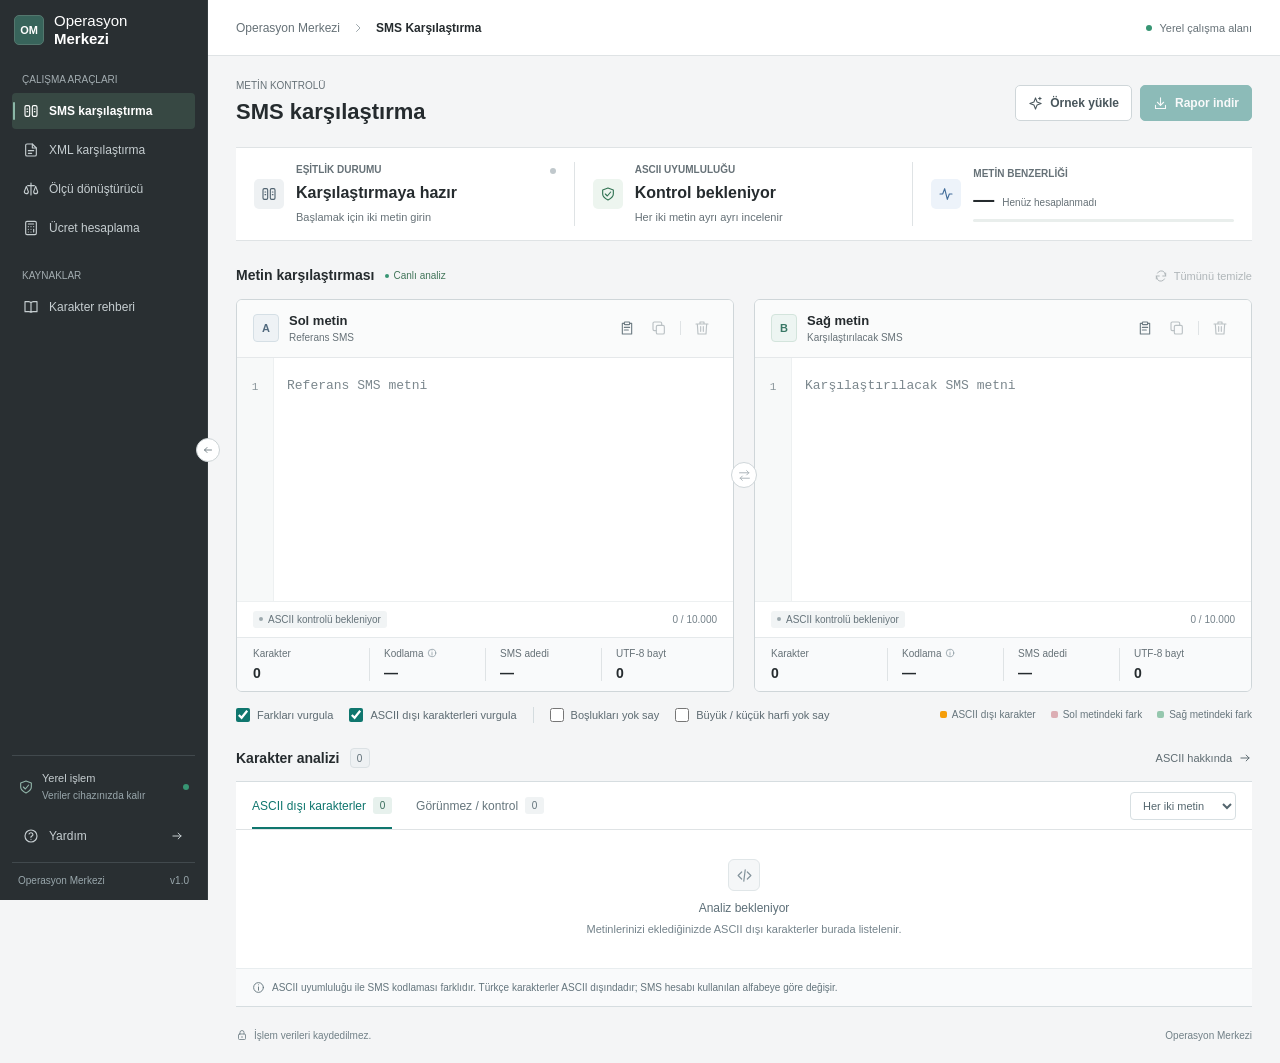
==== commit 29c64dc4: "feat: ASCII disi karakterleri sari vurgulama ve tablodan tiklayarak harfe odaklanma ozelligi" ====
--- a/index.html
+++ b/index.html
@@ -85,7 +85,7 @@
 
             <article class="editor-card" id="right-card"><div class="editor-header"><div class="editor-label"><span class="letter-badge right-letter">B</span><div><label for="right-text">Sağ metin</label><span>Karşılaştırılacak SMS</span></div></div><div class="editor-actions"><button class="icon-button" data-action="paste" data-side="right" title="Sağ metne yapıştır" aria-label="Sağ metne yapıştır"><svg class="icon"><use href="#i-paste"/></svg></button><button class="icon-button" data-action="copy" data-side="right" title="Sağ metni kopyala" aria-label="Sağ metni kopyala" disabled><svg class="icon"><use href="#i-copy"/></svg></button><span class="action-divider"></span><button class="icon-button" data-action="clear" data-side="right" title="Sağ metni temizle" aria-label="Sağ metni temizle" disabled><svg class="icon"><use href="#i-trash"/></svg></button></div></div><div class="editor-surface"><div class="editor-highlight" id="right-highlight" aria-hidden="true"></div><textarea id="right-text" class="sms-input" maxlength="10000" spellcheck="false" autocapitalize="off" autocomplete="off" aria-describedby="right-stats" placeholder="Karşılaştırılacak SMS metni"></textarea></div><div class="editor-status"><span class="encoding-badge" id="right-ascii">ASCII kontrolü bekleniyor</span><span class="input-limit"><span id="right-length">0</span> / 10.000</span></div><div class="editor-stats" id="right-stats"><div><span>Karakter</span><strong id="right-characters">0</strong></div><div><span>Kodlama<svg class="icon micro" aria-hidden="true"><use href="#i-info"/></svg></span><strong id="right-encoding">—</strong></div><div><span>SMS adedi</span><strong id="right-segments">—</strong></div><div><span>UTF-8 bayt</span><strong id="right-bytes">0</strong></div></div></article>
           </div>
-          <div class="comparison-options"><div class="option-group"><label class="checkbox-label"><input id="highlight-differences" type="checkbox" checked/><span>Farkları vurgula</span></label><span class="options-divider"></span><label class="checkbox-label"><input id="ignore-whitespace" type="checkbox"/><span>Boşlukları yok say</span></label><label class="checkbox-label"><input id="ignore-case" type="checkbox"/><span>Büyük / küçük harfi yok say</span></label></div><span class="highlight-legend"><span class="legend-dot removed"></span>Sol metindeki fark<span class="legend-dot added"></span>Sağ metindeki fark</span></div>
+          <div class="comparison-options"><div class="option-group"><label class="checkbox-label"><input id="highlight-differences" type="checkbox" checked/><span>Farkları vurgula</span></label><label class="checkbox-label"><input id="highlight-nonascii" type="checkbox" checked/><span>ASCII dışı karakterleri vurgula</span></label><span class="options-divider"></span><label class="checkbox-label"><input id="ignore-whitespace" type="checkbox"/><span>Boşlukları yok say</span></label><label class="checkbox-label"><input id="ignore-case" type="checkbox"/><span>Büyük / küçük harfi yok say</span></label></div><span class="highlight-legend"><span class="legend-dot nonascii"></span>ASCII dışı karakter<span class="legend-dot removed"></span>Sol metindeki fark<span class="legend-dot added"></span>Sağ metindeki fark</span></div>
           <div class="comparison-note" id="comparison-note" hidden></div>
         </section>
 
--- a/styles.css
+++ b/styles.css
@@ -133,6 +133,10 @@
 .editor-highlight { pointer-events: none; color: transparent; z-index: 0; }
 .editor-highlight mark { color: transparent; background: #f6d9de; border-radius: 2px; }
 .editor-highlight mark.added { background: #cfebdd; }
+.editor-highlight mark.non-ascii { background: #fde68a; border-bottom: 2px solid #f59e0b; }
+.editor-highlight mark.invisible-char { background: #fed7aa; border-bottom: 2px dashed #ea580c; }
+.editor-highlight mark.removed.non-ascii { background: #fecdd3; border-bottom: 2px solid #e11d48; outline: 1px dashed #d97706; }
+.editor-highlight mark.added.non-ascii { background: #a7f3d0; border-bottom: 2px solid #059669; outline: 1px dashed #d97706; }
 .editor-status { display: flex; align-items: center; justify-content: space-between; flex-wrap: wrap; gap: 6px; min-height: 36px; padding: 6px 16px; border-top: 1px solid #edf0f1; }
 .encoding-badge { display: inline-flex; align-items: center; gap: 5px; padding: 3px 6px; border-radius: 3px; font-size: 10px; color: #65737a; background: #f1f4f5; }
 .encoding-badge::before { content: ""; width: 4px; height: 4px; border-radius: 50%; flex-shrink: 0; background: #9da9ae; }
@@ -158,7 +162,8 @@
 .options-divider { width: 1px; height: 16px; background: #d4dcdf; }
 .highlight-legend { display: flex; align-items: center; gap: 5px; margin-left: auto; color: #66757c; font-size: 10px; }
 .legend-dot { width: 7px; height: 7px; border-radius: 2px; flex-shrink: 0; }
-.legend-dot.removed { background: #dcaeb4; }
+.legend-dot.nonascii { background: #f59e0b; }
+.legend-dot.removed { background: #dcaeb4; margin-left: 10px; }
 .legend-dot.added { background: #95c7ae; margin-left: 10px; }
 .comparison-note { font-size: 11px; color: #85611f; line-height: 1.7; padding: 10px 13px; background: #fff8e9; border: 1px solid #eddfbc; border-radius: 4px; margin-top: 13px; }
 .analysis-section { margin-top: 22px; }
@@ -184,7 +189,17 @@
 .character-table th { padding: 11px 16px; border-bottom: 1px solid var(--border); color: #64747c; font-size: 10px; font-weight: 600; }
 .character-table td { padding: 10px 16px; border-bottom: 1px solid #edf0f2; color: #43565f; font-size: 12px; }
 .character-table tbody tr:last-child td { border-bottom: 0; }
-.character-table tr:hover td { background: #f7faf9; }
+.character-table tr:hover td { background: #fef7e7; }
+.character-table tbody tr.clickable { cursor: pointer; transition: background .15s ease; }
+.character-table tbody tr.clickable:focus-visible { outline: 2px solid var(--primary); outline-offset: -2px; }
+.jump-link-badge { display: inline-flex; align-items: center; gap: 3px; margin-left: 8px; padding: 2px 7px; border-radius: 3px; font-size: 10px; font-weight: 500; color: #85611f; background: #fef3c7; border: 1px solid #fde68a; transition: background .15s ease, color .15s ease, border-color .15s ease; }
+.character-table tr:hover .jump-link-badge { background: #f59e0b; color: #fff; border-color: #d97706; }
+@keyframes editorPulse {
+  0% { box-shadow: 0 0 0 0 rgba(245, 158, 11, 0.7); }
+  50% { box-shadow: 0 0 0 6px rgba(245, 158, 11, 0.3); }
+  100% { box-shadow: 0 0 0 0 rgba(245, 158, 11, 0); }
+}
+.editor-card.card-pulse { animation: editorPulse 1.2s ease-out; }
 .character-chip { display: inline-flex; align-items: center; justify-content: center; min-width: 27px; padding: 3px 7px; border: 1px solid #ecdab7; border-radius: 4px; color: #896226; background: #fcf7ee; font: 13px Consolas, monospace; unicode-bidi: isolate; }
 .unicode-code { font: 11px Consolas, monospace; color: #61737c; }
 .table-side { display: inline-flex; align-items: center; gap: 7px; }
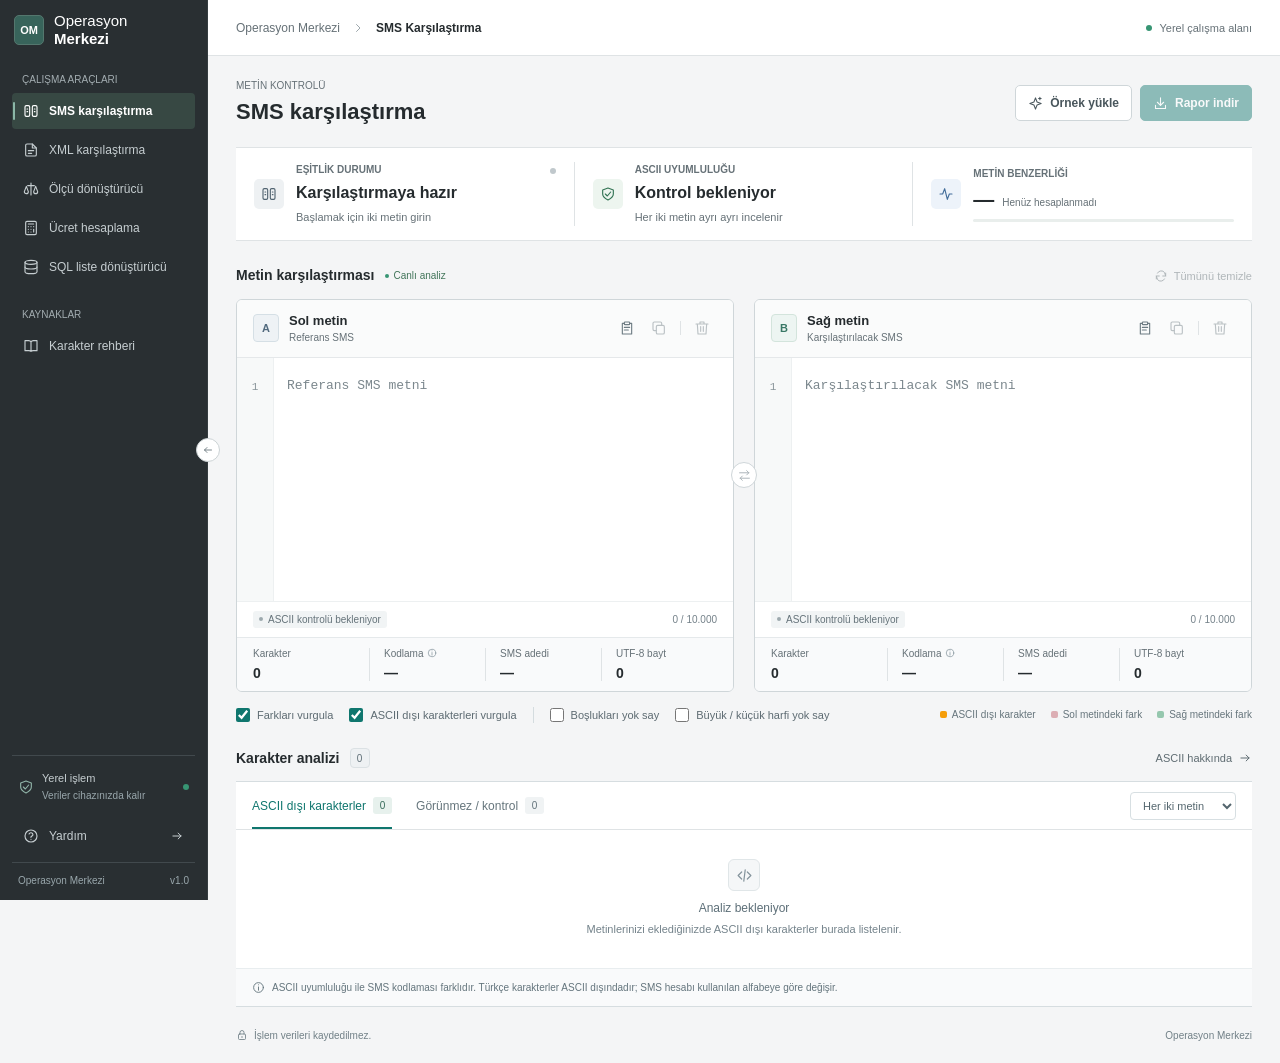
==== commit cc213c63: "feat: SQL liste donusturucu modulu eklendi" ====
--- a/index.html
+++ b/index.html
@@ -12,6 +12,7 @@
     <script src="xml-engine.js" defer></script>
     <script src="converter-engine.js" defer></script>
     <script src="converter-ui.js" defer></script>
+    <script src="sql-engine.js" defer></script>
     <script src="app.js" defer></script>
   </head>
   <body>
@@ -41,6 +42,7 @@
       <symbol id="i-list" viewBox="0 0 24 24"><path d="M8 6h13M8 12h13M8 18h13M3 6h.01M3 12h.01M3 18h.01"/></symbol>
       <symbol id="i-scale" viewBox="0 0 24 24"><path d="m16 16 3-8 3 8a3 3 0 0 1-6 0Zm-14 0 3-8 3 8a3 3 0 0 1-6 0ZM12 3v18M7 7h10"/></symbol>
       <symbol id="i-calculator" viewBox="0 0 24 24"><rect x="4" y="2" width="16" height="20" rx="2"/><path d="M8 6h8M16 14v4M16 10h.01M12 10h.01M8 10h.01M12 14h.01M8 14h.01M12 18h.01M8 18h.01"/></symbol>
+      <symbol id="i-database" viewBox="0 0 24 24"><ellipse cx="12" cy="5" rx="9" ry="3"/><path d="M3 5v14c0 1.66 4 3 9 3s9-1.34 9-3V5"/><path d="M3 12c0 1.66 4 3 9 3s9-1.34 9-3"/></symbol>
     </svg>
 
     <a class="skip-link" href="#main">İçeriğe geç</a>
@@ -52,6 +54,7 @@
         <a class="nav-item" href="#xml-view" aria-label="XML karşılaştırma" title="XML karşılaştırma" data-view-link="xml"><svg class="icon" aria-hidden="true"><use href="#i-file"/></svg><span>XML karşılaştırma</span><span class="nav-active-dot"></span></a>
         <a class="nav-item" href="#converter-view" aria-label="Ölçü dönüştürücü" title="Ölçü dönüştürücü" data-view-link="converter"><svg class="icon" aria-hidden="true"><use href="#i-scale"/></svg><span>Ölçü dönüştürücü</span><span class="nav-active-dot"></span></a>
         <a class="nav-item" href="#fee-view" aria-label="Ücret hesaplama" title="Ücret hesaplama" data-view-link="fee"><svg class="icon" aria-hidden="true"><use href="#i-calculator"/></svg><span>Ücret hesaplama</span><span class="nav-active-dot"></span></a>
+        <a class="nav-item" href="#sql-view" aria-label="SQL liste dönüştürücü" title="SQL liste dönüştürücü" data-view-link="sql"><svg class="icon" aria-hidden="true"><use href="#i-database"/></svg><span>SQL liste dönüştürücü</span><span class="nav-active-dot"></span></a>
       </nav>
       <div class="workspace-label support-label">KAYNAKLAR</div>
       <button class="nav-item" data-dialog="guide" aria-label="Karakter rehberi" title="Karakter rehberi"><svg class="icon" aria-hidden="true"><use href="#i-book"/></svg><span>Karakter rehberi</span></button>
@@ -303,6 +306,151 @@
             </dl>
           </section>
         </section>
+
+        <section id="sql-view" class="workspace-view" data-view="sql" hidden>
+          <section class="page-heading">
+            <div>
+              <div class="eyebrow">VERİTABANI / SQL</div>
+              <h1>SQL liste dönüştürücü</h1>
+            </div>
+            <div class="heading-actions">
+              <button id="sql-load-example" class="button button-secondary"><svg class="icon"><use href="#i-spark"/></svg>Örnek yükle</button>
+              <button id="sql-clear" class="button button-primary"><svg class="icon"><use href="#i-refresh"/></svg>Temizle</button>
+            </div>
+          </section>
+
+          <section class="summary-grid sql-summary-grid" aria-label="SQL liste özeti">
+            <article class="summary-card">
+              <div class="summary-icon lavender"><svg class="icon"><use href="#i-list"/></svg></div>
+              <div class="summary-body">
+                <span class="summary-label">GİRİLEN ELEMAN</span>
+                <strong id="sql-total-count">0</strong>
+                <span class="summary-detail" id="sql-total-detail">Veri bekleniyor</span>
+              </div>
+            </article>
+            <article class="summary-card">
+              <div class="summary-icon mint"><svg class="icon"><use href="#i-check"/></svg></div>
+              <div class="summary-body">
+                <span class="summary-label">TEKİL ELEMAN</span>
+                <strong id="sql-unique-count">0</strong>
+                <span class="summary-detail" id="sql-unique-detail">Mükerrerler hariç</span>
+              </div>
+            </article>
+            <article class="summary-card">
+              <div class="summary-icon blue"><svg class="icon"><use href="#i-database"/></svg></div>
+              <div class="summary-body">
+                <span class="summary-label">ÇIKTI FORMATI</span>
+                <strong id="sql-format-label">12345, 54325</strong>
+                <span class="summary-detail" id="sql-format-detail">Sayısal · Virgüllü</span>
+              </div>
+            </article>
+          </section>
+
+          <section class="editors-grid sql-editors-grid">
+            <!-- Sol Kart: Giriş -->
+            <article class="editor-card" id="sql-left-card">
+              <div class="editor-header">
+                <div class="editor-label">
+                  <span class="letter-badge left-letter">IN</span>
+                  <div>
+                    <label for="sql-input">Giriş listesi</label>
+                    <span>Alt alta, boşluklu veya virgülsüz sayılar / metinler</span>
+                  </div>
+                </div>
+                <div class="editor-actions">
+                  <button class="icon-button" id="sql-paste-btn" title="Panodan yapıştır" aria-label="Panodan yapıştır">
+                    <svg class="icon"><use href="#i-paste"/></svg>
+                  </button>
+                  <button class="icon-button" id="sql-input-clear-btn" title="Girişi temizle" aria-label="Girişi temizle" disabled>
+                    <svg class="icon"><use href="#i-trash"/></svg>
+                  </button>
+                </div>
+              </div>
+              <div class="editor-surface">
+                <textarea id="sql-input" class="sms-input" spellcheck="false" autocapitalize="off" autocomplete="off" placeholder="Sayıları veya ID'leri yapıştırın...&#10;&#10;Örnek:&#10;12345&#10;54325&#10;453456"></textarea>
+              </div>
+              <div class="editor-status">
+                <span class="encoding-badge" id="sql-input-badge">Veri bekleniyor</span>
+                <span class="input-limit"><span id="sql-input-lines">0</span> satır</span>
+              </div>
+            </article>
+
+            <!-- Sağ Kart: Çıkış -->
+            <article class="editor-card" id="sql-right-card">
+              <div class="editor-header">
+                <div class="editor-label">
+                  <span class="letter-badge right-letter">SQL</span>
+                  <div>
+                    <label for="sql-output">SQL çıktısı</label>
+                    <span>IN (...) sorgularında kullanıma hazır format</span>
+                  </div>
+                </div>
+                <div class="editor-actions">
+                  <button class="icon-button" id="sql-copy-btn" title="SQL çıktısını kopyala" aria-label="SQL çıktısını kopyala" disabled>
+                    <svg class="icon"><use href="#i-copy"/></svg>
+                  </button>
+                </div>
+              </div>
+              <div class="editor-surface">
+                <textarea id="sql-output" class="sms-input" readonly spellcheck="false" placeholder="Dönüştürülen SQL listesi burada görünecek..."></textarea>
+              </div>
+              <div class="editor-status">
+                <button type="button" class="text-button" id="sql-copy-text-btn" disabled style="padding:0;font-size:11px;font-weight:600;color:var(--primary);cursor:pointer;background:none;border:none;display:inline-flex;align-items:center;gap:4px;">
+                  <svg class="icon small"><use href="#i-copy"/></svg> Çıktıyı Kopyala
+                </button>
+                <span class="input-limit"><span id="sql-output-chars">0</span> karakter</span>
+              </div>
+            </article>
+          </section>
+
+          <!-- Ayarlar Çubuğu -->
+          <div class="comparison-options sql-options" style="margin-top:14px;">
+            <div class="option-group">
+              <label class="select-label" style="display:inline-flex;align-items:center;gap:6px;font-size:11px;color:#5d6b72;">
+                <span>Tırnak:</span>
+                <select id="sql-quote-style" style="padding:4px 8px;font-size:11px;border:1px solid #cfd7da;border-radius:4px;background:#fff;color:#35434a;">
+                  <option value="none" selected>Tırnaksız (Sayısal): 12345, 54325</option>
+                  <option value="single">Tek Tırnaklı (Metin): '12345', '54325'</option>
+                  <option value="double">Çift Tırnaklı: "12345", "54325"</option>
+                </select>
+              </label>
+
+              <label class="select-label" style="display:inline-flex;align-items:center;gap:6px;font-size:11px;color:#5d6b72;">
+                <span>Sarma:</span>
+                <select id="sql-wrap-style" style="padding:4px 8px;font-size:11px;border:1px solid #cfd7da;border-radius:4px;background:#fff;color:#35434a;">
+                  <option value="none" selected>Sadece Liste: 12345, 54325</option>
+                  <option value="parens">Parantez: (12345, 54325)</option>
+                  <option value="in">IN İfadesi: IN (12345, 54325)</option>
+                  <option value="not_in">NOT IN İfadesi: NOT IN (12345, 54325)</option>
+                </select>
+              </label>
+
+              <label class="select-label" style="display:inline-flex;align-items:center;gap:6px;font-size:11px;color:#5d6b72;">
+                <span>Ayırıcı:</span>
+                <select id="sql-sep-style" style="padding:4px 8px;font-size:11px;border:1px solid #cfd7da;border-radius:4px;background:#fff;color:#35434a;">
+                  <option value="comma_space" selected>Virgül + Boşluk (, )</option>
+                  <option value="comma_only">Sadece Virgül (,)</option>
+                  <option value="comma_newline">Alt Alta Virgüllü (,\n)</option>
+                </select>
+              </label>
+
+              <label class="select-label" style="display:inline-flex;align-items:center;gap:6px;font-size:11px;color:#5d6b72;">
+                <span>Ayırma:</span>
+                <select id="sql-split-mode" style="padding:4px 8px;font-size:11px;border:1px solid #cfd7da;border-radius:4px;background:#fff;color:#35434a;">
+                  <option value="auto" selected>Otomatik (Boşluk / Satır / Virgül)</option>
+                  <option value="lines">Sadece Satır Satır</option>
+                </select>
+              </label>
+
+              <span class="options-divider"></span>
+
+              <label class="checkbox-label">
+                <input id="sql-distinct" type="checkbox"/>
+                <span>Mükerrerleri kaldır</span>
+              </label>
+            </div>
+          </div>
+        </section>
         <footer class="page-footer"><span><svg class="icon small"><use href="#i-lock"/></svg>İşlem verileri kaydedilmez.</span><span>Operasyon Merkezi</span></footer>
       </main>
     </div>
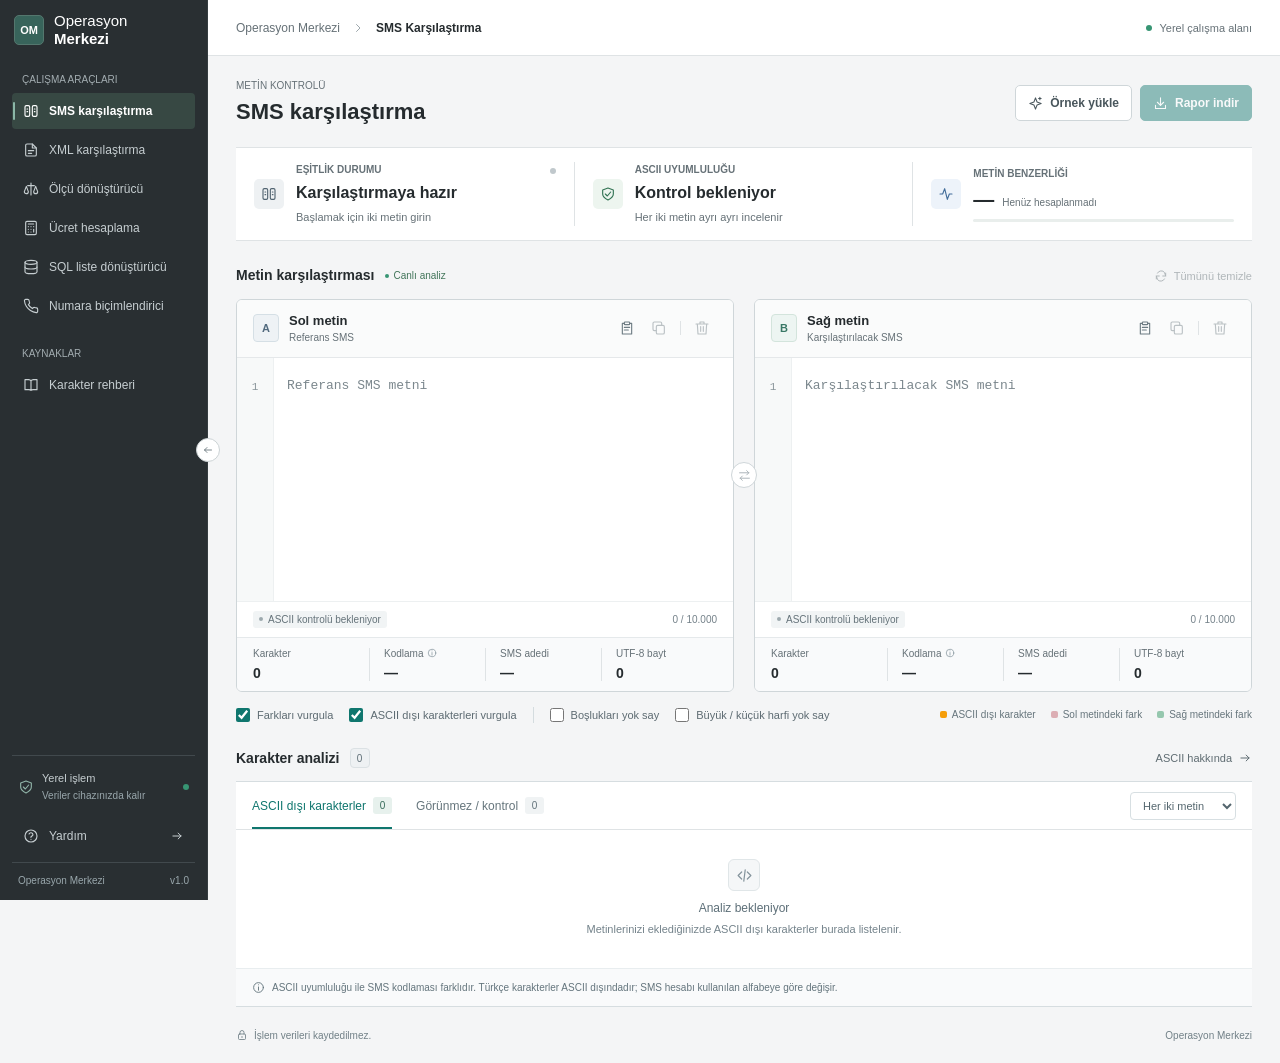
==== commit 5c7cc6ee: "Add phone number formatter panel" ====
--- a/index.html
+++ b/index.html
@@ -7,13 +7,14 @@
     <meta name="description" content="Operasyon Merkezi: SMS ve XML kontrolleri, birim dönüşümleri ve ücret hesaplamaları için ortak çalışma alanı." />
     <title>SMS Karşılaştırma · Operasyon Merkezi</title>
     <link rel="icon" href="data:image/svg+xml,%3Csvg xmlns='http://www.w3.org/2000/svg' viewBox='0 0 40 40'%3E%3Crect width='40' height='40' rx='6' fill='%2338645b'/%3E%3Ctext x='20' y='25' text-anchor='middle' font-family='Arial,sans-serif' font-size='15' font-weight='600' fill='white'%3EOM%3C/text%3E%3C/svg%3E" />
-    <link rel="stylesheet" href="styles.css" />
-    <script src="sms-engine.js" defer></script>
-    <script src="xml-engine.js" defer></script>
-    <script src="converter-engine.js" defer></script>
-    <script src="converter-ui.js" defer></script>
-    <script src="sql-engine.js" defer></script>
-    <script src="app.js" defer></script>
+    <link rel="stylesheet" href="styles.css?v=1.2" />
+    <script src="sms-engine.js?v=1.2" defer></script>
+    <script src="xml-engine.js?v=1.2" defer></script>
+    <script src="converter-engine.js?v=1.2" defer></script>
+    <script src="converter-ui.js?v=1.2" defer></script>
+    <script src="sql-engine.js?v=1.2" defer></script>
+    <script src="phone-engine.js?v=1.2" defer></script>
+    <script src="app.js?v=1.2" defer></script>
   </head>
   <body>
     <svg xmlns="http://www.w3.org/2000/svg" class="icon-definitions" aria-hidden="true">
@@ -43,6 +44,7 @@
       <symbol id="i-scale" viewBox="0 0 24 24"><path d="m16 16 3-8 3 8a3 3 0 0 1-6 0Zm-14 0 3-8 3 8a3 3 0 0 1-6 0ZM12 3v18M7 7h10"/></symbol>
       <symbol id="i-calculator" viewBox="0 0 24 24"><rect x="4" y="2" width="16" height="20" rx="2"/><path d="M8 6h8M16 14v4M16 10h.01M12 10h.01M8 10h.01M12 14h.01M8 14h.01M12 18h.01M8 18h.01"/></symbol>
       <symbol id="i-database" viewBox="0 0 24 24"><ellipse cx="12" cy="5" rx="9" ry="3"/><path d="M3 5v14c0 1.66 4 3 9 3s9-1.34 9-3V5"/><path d="M3 12c0 1.66 4 3 9 3s9-1.34 9-3"/></symbol>
+      <symbol id="i-phone" viewBox="0 0 24 24"><path d="M22 16.92v3a2 2 0 0 1-2.18 2 19.79 19.79 0 0 1-8.63-3.07 19.5 19.5 0 0 1-6-6 19.79 19.79 0 0 1-3.07-8.67A2 2 0 0 1 4.11 2h3a2 2 0 0 1 2 1.72 12.84 12.84 0 0 0 .7 2.81 2 2 0 0 1-.45 2.11L8.09 9.91a16 16 0 0 0 6 6l1.27-1.27a2 2 0 0 1 2.11-.45 12.84 12.84 0 0 0 2.81.7A2 2 0 0 1 22 16.92z"/></symbol>
     </svg>
 
     <a class="skip-link" href="#main">İçeriğe geç</a>
@@ -55,6 +57,7 @@
         <a class="nav-item" href="#converter-view" aria-label="Ölçü dönüştürücü" title="Ölçü dönüştürücü" data-view-link="converter"><svg class="icon" aria-hidden="true"><use href="#i-scale"/></svg><span>Ölçü dönüştürücü</span><span class="nav-active-dot"></span></a>
         <a class="nav-item" href="#fee-view" aria-label="Ücret hesaplama" title="Ücret hesaplama" data-view-link="fee"><svg class="icon" aria-hidden="true"><use href="#i-calculator"/></svg><span>Ücret hesaplama</span><span class="nav-active-dot"></span></a>
         <a class="nav-item" href="#sql-view" aria-label="SQL liste dönüştürücü" title="SQL liste dönüştürücü" data-view-link="sql"><svg class="icon" aria-hidden="true"><use href="#i-database"/></svg><span>SQL liste dönüştürücü</span><span class="nav-active-dot"></span></a>
+        <a class="nav-item" href="#phone-view" aria-label="Numara biçimlendirici" title="Numara biçimlendirici" data-view-link="phone"><svg class="icon" aria-hidden="true"><use href="#i-phone"/></svg><span>Numara biçimlendirici</span><span class="nav-active-dot"></span></a>
       </nav>
       <div class="workspace-label support-label">KAYNAKLAR</div>
       <button class="nav-item" data-dialog="guide" aria-label="Karakter rehberi" title="Karakter rehberi"><svg class="icon" aria-hidden="true"><use href="#i-book"/></svg><span>Karakter rehberi</span></button>
@@ -104,20 +107,103 @@
             <article class="summary-card similarity-card"><div class="summary-icon blue"><svg class="icon"><use href="#i-activity"/></svg></div><div class="summary-body"><span class="summary-label">YAPISAL BENZERLIK</span><div class="similarity-value"><strong id="xml-similarity-title">-</strong><span id="xml-similarity-caption">Henüz hesaplanmadi</span></div><div class="progress-track"><div id="xml-similarity-progress" class="progress-fill"></div></div></div></article>
           </section>
 
-          <section class="comparison-section" aria-labelledby="xml-comparison-heading">
-            <div class="section-heading"><div class="section-title"><h2 id="xml-comparison-heading">XML karsilastirmasi</h2><span class="live-badge"><span class="status-dot"></span> Yerel analiz</span></div><button id="xml-clear-all" class="text-button" disabled><svg class="icon small"><use href="#i-refresh"/></svg>Tumunu temizle</button></div>
+          <section class="comparison-section xml-comparison-section" aria-labelledby="xml-comparison-heading">
+            <div class="section-heading">
+              <div class="section-title">
+                <h2 id="xml-comparison-heading">XML Karşılaştırması</h2>
+                <span id="xml-line-diff-badge" class="count-badge">0 satır farkı</span>
+              </div>
+              <div class="heading-actions" style="margin-left:auto;display:flex;align-items:center;gap:10px;">
+                <button type="button" id="xml-format-canonical-btn" class="button button-secondary" style="height:28px;padding:0 10px;font-size:11px;" title="XML'leri standart girintili (indent) formata dönüştür">
+                  <svg class="icon small" style="width:12px;height:12px;"><use href="#i-code"/></svg> Standart Format
+                </button>
+                <button id="xml-clear-all" class="text-button" disabled><svg class="icon small"><use href="#i-refresh"/></svg>Tümünü temizle</button>
+              </div>
+            </div>
+
+            <!-- Entegre Toad / WinMerge Editör Kartları -->
             <div class="editors-grid xml-editors-grid">
-              <article class="editor-card" id="xml-left-card"><div class="editor-header"><div class="editor-label"><span class="letter-badge left-letter">A</span><div><label for="xml-left-text">Sol XML</label><span>Referans dosya</span></div></div><div class="editor-actions"><label class="icon-button file-button" title="Sol XML yukle" aria-label="Sol XML yukle"><input id="xml-left-file" type="file" accept=".xml,text/xml,application/xml"/><svg class="icon"><use href="#i-file"/></svg></label><button class="icon-button" data-xml-action="clear" data-xml-side="left" title="Sol XML temizle" aria-label="Sol XML temizle" disabled><svg class="icon"><use href="#i-trash"/></svg></button></div></div><div class="editor-surface xml-editor-surface"><div class="editor-highlight" id="xml-left-highlight" aria-hidden="true"></div><textarea id="xml-left-text" class="sms-input" maxlength="200000" spellcheck="false" autocapitalize="off" autocomplete="off" placeholder="Referans XML dosyasini yukleyin veya buraya yapistirin..."></textarea></div><div class="editor-status"><span class="encoding-badge" id="xml-left-valid">XML bekleniyor</span><span class="input-limit"><span id="xml-left-length">0</span> karakter</span></div></article>
-
-              <button id="xml-swap-texts" class="swap-button" title="XML dosyalarinin yerini degistir" aria-label="Sol ve sag XML'in yerini degistir" disabled><svg class="icon"><use href="#i-swap"/></svg></button>
-
-              <article class="editor-card" id="xml-right-card"><div class="editor-header"><div class="editor-label"><span class="letter-badge right-letter">B</span><div><label for="xml-right-text">Sag XML</label><span>Karsilastirilacak dosya</span></div></div><div class="editor-actions"><label class="icon-button file-button" title="Sag XML yukle" aria-label="Sag XML yukle"><input id="xml-right-file" type="file" accept=".xml,text/xml,application/xml"/><svg class="icon"><use href="#i-file"/></svg></label><button class="icon-button" data-xml-action="clear" data-xml-side="right" title="Sag XML temizle" aria-label="Sag XML temizle" disabled><svg class="icon"><use href="#i-trash"/></svg></button></div></div><div class="editor-surface xml-editor-surface"><div class="editor-highlight" id="xml-right-highlight" aria-hidden="true"></div><textarea id="xml-right-text" class="sms-input" maxlength="200000" spellcheck="false" autocapitalize="off" autocomplete="off" placeholder="Karsilastirilacak XML dosyasini yukleyin veya buraya yapistirin..."></textarea></div><div class="editor-status"><span class="encoding-badge" id="xml-right-valid">XML bekleniyor</span><span class="input-limit"><span id="xml-right-length">0</span> karakter</span></div></article>
-            </div>
-            <div class="comparison-options"><span class="highlight-legend"><span class="legend-dot removed"></span>Soldaki fark<span class="legend-dot added"></span>Sagdaki fark</span></div>
+              <!-- Sol XML Kartı -->
+              <article class="editor-card xml-card" id="xml-left-card">
+                <div class="editor-header">
+                  <div class="editor-label">
+                    <span class="letter-badge left-letter">A</span>
+                    <div>
+                      <label for="xml-left-text">Sol XML (Referans)</label>
+                      <span id="xml-stat-removed-label">Silinen: <strong id="xml-stat-removed">0</strong> satır</span>
+                    </div>
+                  </div>
+                  <div class="editor-actions">
+                    <label class="icon-button file-button" title="Sol XML yükle" aria-label="Sol XML yükle">
+                      <input id="xml-left-file" type="file" accept=".xml,text/xml,application/xml"/>
+                      <svg class="icon"><use href="#i-file"/></svg>
+                    </label>
+                    <button class="icon-button" data-xml-action="clear" data-xml-side="left" title="Sol XML temizle" aria-label="Sol XML temizle" disabled>
+                      <svg class="icon"><use href="#i-trash"/></svg>
+                    </button>
+                  </div>
+                </div>
+
+                <div class="editor-surface xml-integrated-surface" id="xml-left-surface">
+                  <div class="xml-gutter" id="xml-left-gutter" aria-hidden="true"></div>
+                  <div class="xml-diff-backdrop" id="xml-left-backdrop" aria-hidden="true"></div>
+                  <textarea id="xml-left-text" class="xml-integrated-textarea" spellcheck="false" autocapitalize="off" autocomplete="off" placeholder="Referans XML dosyasını yükleyin veya buraya yapıştırın..."></textarea>
+                </div>
+
+                <div class="editor-status">
+                  <span class="encoding-badge" id="xml-left-valid">XML bekleniyor</span>
+                  <span class="input-limit"><span id="xml-left-lines">0</span> satır · <span id="xml-left-length">0</span> karakter</span>
+                </div>
+              </article>
+
+              <button id="xml-swap-texts" class="swap-button" title="XML dosyalarının yerini değiştir" aria-label="Sol ve sağ XML'in yerini değiştir" disabled>
+                <svg class="icon"><use href="#i-swap"/></svg>
+              </button>
+
+              <!-- Sağ XML Kartı -->
+              <article class="editor-card xml-card" id="xml-right-card">
+                <div class="editor-header">
+                  <div class="editor-label">
+                    <span class="letter-badge right-letter">B</span>
+                    <div>
+                      <label for="xml-right-text">Sağ XML (Yeni / Karşılaştırılan)</label>
+                      <span id="xml-stat-added-label">Eklenen: <strong id="xml-stat-added">0</strong> satır</span>
+                    </div>
+                  </div>
+                  <div class="editor-actions">
+                    <label class="icon-button file-button" title="Sağ XML yükle" aria-label="Sağ XML yükle">
+                      <input id="xml-right-file" type="file" accept=".xml,text/xml,application/xml"/>
+                      <svg class="icon"><use href="#i-file"/></svg>
+                    </label>
+                    <button class="icon-button" data-xml-action="clear" data-xml-side="right" title="Sağ XML temizle" aria-label="Sağ XML temizle" disabled>
+                      <svg class="icon"><use href="#i-trash"/></svg>
+                    </button>
+                  </div>
+                </div>
+
+                <div class="editor-surface xml-integrated-surface" id="xml-right-surface">
+                  <div class="xml-gutter" id="xml-right-gutter" aria-hidden="true"></div>
+                  <div class="xml-diff-backdrop" id="xml-right-backdrop" aria-hidden="true"></div>
+                  <textarea id="xml-right-text" class="xml-integrated-textarea" spellcheck="false" autocapitalize="off" autocomplete="off" placeholder="Karşılaştırılacak XML dosyasını yükleyin veya buraya yapıştırın..."></textarea>
+                </div>
+
+                <div class="editor-status">
+                  <span class="encoding-badge" id="xml-right-valid">XML bekleniyor</span>
+                  <span class="input-limit"><span id="xml-right-lines">0</span> satır · <span id="xml-right-length">0</span> karakter</span>
+                </div>
+              </article>
+            </div>
+
+            <div class="comparison-options">
+              <span class="highlight-legend">
+                <span class="legend-dot removed"></span>Soldaki silinen / değişen satır (-)
+                <span class="legend-dot added"></span>Sağdaki yeni eklenen satır (+)
+              </span>
+            </div>
             <div class="comparison-note" id="xml-comparison-note" hidden></div>
           </section>
 
-          <section class="analysis-section" aria-labelledby="xml-differences-heading"><div class="section-heading"><div class="section-title"><h2 id="xml-differences-heading">Fark listesi</h2><span id="xml-issue-count" class="count-badge">0</span></div></div><div class="analysis-card"><div class="table-wrapper xml-table-wrapper"><div id="xml-analysis-empty" class="analysis-empty"><span class="empty-icon"><svg class="icon"><use href="#i-list"/></svg></span><strong id="xml-empty-title">XML farklari burada listelenir.</strong><p id="xml-empty-detail">Iki gecerli XML eklendiginde degisen node, attribute ve text degerleri gorunur.</p></div><table id="xml-diff-table" class="character-table xml-diff-table" hidden><thead><tr><th>DURUM</th><th>YOL</th><th>TUR</th><th>SOL DEGER</th><th>SAG DEGER</th></tr></thead><tbody id="xml-diff-table-body"></tbody></table></div><div class="analysis-footnote"><svg class="icon small"><use href="#i-info"/></svg><span>XML dosyalari tarayicinizda okunur. Attribute sirasi normalize edilir; bos text node'lari karsilastirma disinda tutulur.</span></div></div></section>
+          <section class="analysis-section" aria-labelledby="xml-differences-heading"><div class="section-heading"><div class="section-title"><h2 id="xml-differences-heading">Fark listesi (XPath)</h2><span id="xml-issue-count" class="count-badge">0</span></div></div><div class="analysis-card"><div class="table-wrapper xml-table-wrapper"><div id="xml-analysis-empty" class="analysis-empty"><span class="empty-icon"><svg class="icon"><use href="#i-list"/></svg></span><strong id="xml-empty-title">XML farklari burada listelenir.</strong><p id="xml-empty-detail">Iki gecerli XML eklendiginde degisen node, attribute ve text degerleri gorunur.</p></div><table id="xml-diff-table" class="character-table xml-diff-table" hidden><thead><tr><th>DURUM</th><th>YOL</th><th>TUR</th><th>SOL DEGER</th><th>SAG DEGER</th></tr></thead><tbody id="xml-diff-table-body"></tbody></table></div><div class="analysis-footnote"><svg class="icon small"><use href="#i-info"/></svg><span>XML dosyalari tarayicinizda okunur. Attribute sirasi normalize edilir; bos text node'lari karsilastirma disinda tutulur.</span></div></div></section>
         </section>
 
         <section id="converter-view" class="workspace-view" data-view="converter" hidden>
@@ -340,7 +426,7 @@
               <div class="summary-icon blue"><svg class="icon"><use href="#i-database"/></svg></div>
               <div class="summary-body">
                 <span class="summary-label">ÇIKTI FORMATI</span>
-                <strong id="sql-format-label">12345, 54325</strong>
+                <strong id="sql-format-label">12345,54325</strong>
                 <span class="summary-detail" id="sql-format-detail">Sayısal · Virgüllü</span>
               </div>
             </article>
@@ -428,8 +514,8 @@
               <label class="select-label" style="display:inline-flex;align-items:center;gap:6px;font-size:11px;color:#5d6b72;">
                 <span>Ayırıcı:</span>
                 <select id="sql-sep-style" style="padding:4px 8px;font-size:11px;border:1px solid #cfd7da;border-radius:4px;background:#fff;color:#35434a;">
-                  <option value="comma_space" selected>Virgül + Boşluk (, )</option>
-                  <option value="comma_only">Sadece Virgül (,)</option>
+                  <option value="comma_only" selected>Sadece Virgül (,)</option>
+                  <option value="comma_space">Virgül + Boşluk (, )</option>
                   <option value="comma_newline">Alt Alta Virgüllü (,\n)</option>
                 </select>
               </label>
@@ -447,6 +533,137 @@
               <label class="checkbox-label">
                 <input id="sql-distinct" type="checkbox"/>
                 <span>Mükerrerleri kaldır</span>
+              </label>
+            </div>
+          </div>
+        </section>
+
+        <section id="phone-view" class="workspace-view" data-view="phone" hidden>
+          <section class="page-heading">
+            <div>
+              <div class="eyebrow">VERİ TEMİZLEME & DÖNÜŞTÜRME</div>
+              <h1>Numara biçimlendirici</h1>
+            </div>
+            <div class="heading-actions">
+              <button id="phone-load-example" class="button button-secondary"><svg class="icon"><use href="#i-spark"/></svg>Örnek yükle</button>
+              <button id="phone-clear" class="button button-primary"><svg class="icon"><use href="#i-refresh"/></svg>Temizle</button>
+            </div>
+          </section>
+
+          <section class="summary-grid phone-summary-grid" aria-label="Numara analiz özeti">
+            <article class="summary-card">
+              <div class="summary-icon lavender"><svg class="icon"><use href="#i-list"/></svg></div>
+              <div class="summary-body">
+                <span class="summary-label">GİRİLEN NUMARA</span>
+                <strong id="phone-total-count">0</strong>
+                <span class="summary-detail" id="phone-total-detail">Veri bekleniyor</span>
+              </div>
+            </article>
+            <article class="summary-card">
+              <div class="summary-icon mint"><svg class="icon"><use href="#i-check"/></svg></div>
+              <div class="summary-body">
+                <span class="summary-label">ÇIKTI ADEDİ</span>
+                <strong id="phone-output-count">0</strong>
+                <span class="summary-detail" id="phone-output-detail">Dönüştürülen numara</span>
+              </div>
+            </article>
+            <article class="summary-card">
+              <div class="summary-icon blue"><svg class="icon"><use href="#i-phone"/></svg></div>
+              <div class="summary-body">
+                <span class="summary-label">TEKİL / MÜKERRER</span>
+                <strong id="phone-unique-count">0</strong>
+                <span class="summary-detail" id="phone-dup-detail">0 mükerrer</span>
+              </div>
+            </article>
+          </section>
+
+          <section class="editors-grid phone-editors-grid">
+            <!-- Sol Kart: Giriş -->
+            <article class="editor-card" id="phone-left-card">
+              <div class="editor-header">
+                <div class="editor-label">
+                  <span class="letter-badge left-letter">IN</span>
+                  <div>
+                    <label for="phone-input">Giriş numaraları</label>
+                    <span>Virgüllü, alt alta veya boşluklu ham numaralar</span>
+                  </div>
+                </div>
+                <div class="editor-actions">
+                  <button class="icon-button" id="phone-paste-btn" title="Panodan yapıştır" aria-label="Panodan yapıştır">
+                    <svg class="icon"><use href="#i-paste"/></svg>
+                  </button>
+                  <button class="icon-button" id="phone-input-clear-btn" title="Girişi temizle" aria-label="Girişi temizle" disabled>
+                    <svg class="icon"><use href="#i-trash"/></svg>
+                  </button>
+                </div>
+              </div>
+              <div class="editor-surface">
+                <textarea id="phone-input" class="sms-input" spellcheck="false" autocapitalize="off" autocomplete="off" placeholder="Numaraları buraya yapıştırın...&#10;&#10;Örnek:&#10;905016612132,905057681412,905016258769&#10;&#10;Veya Excel'den alt alta kopyalayabilirsiniz."></textarea>
+              </div>
+              <div class="editor-status">
+                <span class="encoding-badge" id="phone-input-badge">Veri bekleniyor</span>
+                <span class="input-limit"><span id="phone-input-count">0</span> numara</span>
+              </div>
+            </article>
+
+            <!-- Sağ Kart: Çıkış -->
+            <article class="editor-card" id="phone-right-card">
+              <div class="editor-header">
+                <div class="editor-label">
+                  <span class="letter-badge right-letter">OUT</span>
+                  <div>
+                    <label for="phone-output">Temizlenmiş liste</label>
+                    <span>İstenilen formata dönüştürülmüş sonuç</span>
+                  </div>
+                </div>
+                <div class="editor-actions">
+                  <button class="icon-button" id="phone-copy-btn" title="Sonucu kopyala" aria-label="Sonucu kopyala" disabled>
+                    <svg class="icon"><use href="#i-copy"/></svg>
+                  </button>
+                </div>
+              </div>
+              <div class="editor-surface">
+                <textarea id="phone-output" class="sms-input" readonly spellcheck="false" placeholder="Dönüştürülen numaralar burada görünecek..."></textarea>
+              </div>
+              <div class="editor-status">
+                <button type="button" class="text-button" id="phone-copy-text-btn" disabled style="padding:0;font-size:11px;font-weight:600;color:var(--primary);cursor:pointer;background:none;border:none;display:inline-flex;align-items:center;gap:4px;">
+                  <svg class="icon small"><use href="#i-copy"/></svg> Sonucu Kopyala
+                </button>
+                <span class="input-limit"><span id="phone-output-chars">0</span> karakter</span>
+              </div>
+            </article>
+          </section>
+
+          <!-- Ayarlar Çubuğu -->
+          <div class="comparison-options phone-options" style="margin-top:14px;">
+            <div class="option-group">
+              <label class="select-label" style="display:inline-flex;align-items:center;gap:6px;font-size:11px;color:#5d6b72;">
+                <span>İşlem:</span>
+                <select id="phone-mode" style="padding:4px 8px;font-size:11px;border:1px solid #cfd7da;border-radius:4px;background:#fff;color:#35434a;">
+                  <option value="strip_90" selected>90 / +90 Kaldır (10 Hane: 5XXXXXXXXX)</option>
+                  <option value="add_90">90 Ekle (12 Hane: 905XXXXXXXXX)</option>
+                  <option value="add_plus_90">+90 Ekle (+905XXXXXXXXX)</option>
+                  <option value="add_0">0 Ekle (11 Hane: 05XXXXXXXXX)</option>
+                  <option value="raw_strip_prefix">Sadece Baştaki 90'ı Kırp</option>
+                </select>
+              </label>
+
+              <label class="select-label" style="display:inline-flex;align-items:center;gap:6px;font-size:11px;color:#5d6b72;">
+                <span>Ayırıcı:</span>
+                <select id="phone-sep" style="padding:4px 8px;font-size:11px;border:1px solid #cfd7da;border-radius:4px;background:#fff;color:#35434a;">
+                  <option value="comma" selected>Sadece Virgül (501...,505...)</option>
+                  <option value="comma_space">Virgül + Boşluk (501..., 505...)</option>
+                  <option value="newline">Alt Alta (Yeni Satır)</option>
+                  <option value="sql_single">SQL Metin: '501...', '505...'</option>
+                  <option value="sql_in">SQL IN: IN ('501...', '505...')</option>
+                </select>
+              </label>
+
+              <span class="options-divider"></span>
+
+              <label class="checkbox-label">
+                <input id="phone-distinct" type="checkbox"/>
+                <span>Mükerrerleri kaldır (Distinct)</span>
               </label>
             </div>
           </div>
--- a/styles.css
+++ b/styles.css
@@ -239,6 +239,146 @@
 .xml-row-removed td { background: #fefbfc; }
 .xml-row-changed td { background: #fffdf8; }
 
+/* Entegre Toad / GitHub Tarzı XML Editör Stilleri */
+.xml-comparison-section .xml-editors-grid {
+  grid-template-columns: minmax(0, 1fr) minmax(0, 1fr);
+  gap: 16px;
+  position: relative;
+}
+
+.xml-integrated-surface {
+  position: relative;
+  height: clamp(380px, 50vh, 600px);
+  background: #fff;
+  border-top: 1px solid #eef2f4;
+  overflow: hidden;
+  font-family: Consolas, "Cascadia Code", "Courier New", monospace;
+  font-size: 12px;
+  line-height: 20px;
+}
+/* Göz hizası tek çizgi - sahte ::before 1 numarasını kaldırıyoruz */
+.xml-integrated-surface::before {
+  display: none !important;
+}
+
+/* Sol Gutter: Satır Numarası ve + / - İşareti */
+.xml-gutter {
+  position: absolute;
+  top: 0;
+  left: 0;
+  bottom: 0;
+  width: 58px;
+  background: #f7f9fa;
+  border-right: 1px solid #dbe2e5;
+  user-select: none;
+  overflow: hidden;
+  z-index: 2;
+  pointer-events: none;
+}
+
+.xml-gutter-line {
+  display: flex;
+  align-items: center;
+  justify-content: space-between;
+  height: 20px;
+  padding: 0 6px 0 6px;
+  font-size: 11px;
+  color: #8b9aa1;
+  box-sizing: border-box;
+}
+
+.xml-gutter-line .gutter-num {
+  width: 32px;
+  text-align: right;
+  font-variant-numeric: tabular-nums;
+}
+
+.xml-gutter-line .gutter-sign {
+  width: 12px;
+  text-align: center;
+  font-weight: 700;
+  font-size: 12px;
+}
+
+/* Diff Backdrop: Satır arka plan renklendirmesi (+ yeşil, - kırmızı) */
+.xml-diff-backdrop {
+  position: absolute;
+  top: 0;
+  left: 58px;
+  right: 0;
+  bottom: 0;
+  pointer-events: none;
+  z-index: 1;
+  overflow: hidden;
+  background: transparent;
+}
+
+.xml-backdrop-line {
+  height: 20px;
+  width: 100%;
+  box-sizing: border-box;
+  white-space: pre;
+}
+
+/* Doğrudan Yazılabilir Textarea */
+.xml-integrated-textarea {
+  position: absolute;
+  top: 0;
+  left: 58px;
+  right: 0;
+  bottom: 0;
+  width: calc(100% - 58px);
+  height: 100%;
+  margin: 0;
+  padding: 0 12px;
+  border: 0;
+  outline: none;
+  resize: none;
+  background: transparent;
+  color: #29353c;
+  caret-color: var(--primary);
+  font-family: Consolas, "Cascadia Code", "Courier New", monospace;
+  font-size: 12px;
+  line-height: 20px;
+  white-space: pre;
+  overflow-x: auto;
+  overflow-y: scroll;
+  scrollbar-width: thin;
+  scrollbar-color: #cbd4d8 transparent;
+  tab-size: 2;
+  z-index: 3;
+}
+
+.xml-integrated-textarea::placeholder {
+  color: #8fa0a8;
+  opacity: 1;
+}
+
+/* Diff Satır Renkleri (GitHub / Toad Tarzı) */
+.diff-removed-line {
+  background-color: #ffeef0 !important;
+  color: #b31d28 !important;
+}
+.diff-removed-line.xml-gutter-line {
+  background-color: #ffdce0 !important;
+  border-right-color: #fca5a5 !important;
+}
+.diff-removed-line .gutter-sign {
+  color: #cf222e;
+}
+
+.diff-added-line {
+  background-color: #e6ffed !important;
+  color: #1a7f37 !important;
+}
+.diff-added-line.xml-gutter-line {
+  background-color: #ccffd8 !important;
+  border-right-color: #86efac !important;
+}
+.diff-added-line .gutter-sign {
+  color: #1a7f37;
+}
+
 .converter-container { display: flex; flex-direction: column; gap: 20px; margin-bottom: 28px; }
 .converter-toolbar { display: flex; align-items: center; justify-content: space-between; flex-wrap: wrap; gap: 16px; padding: 0 0 18px; border-bottom: 1px solid var(--border); }
 .converter-toolbar-left { display: flex; align-items: center; gap: 14px; flex-wrap: wrap; min-width: 0; }
